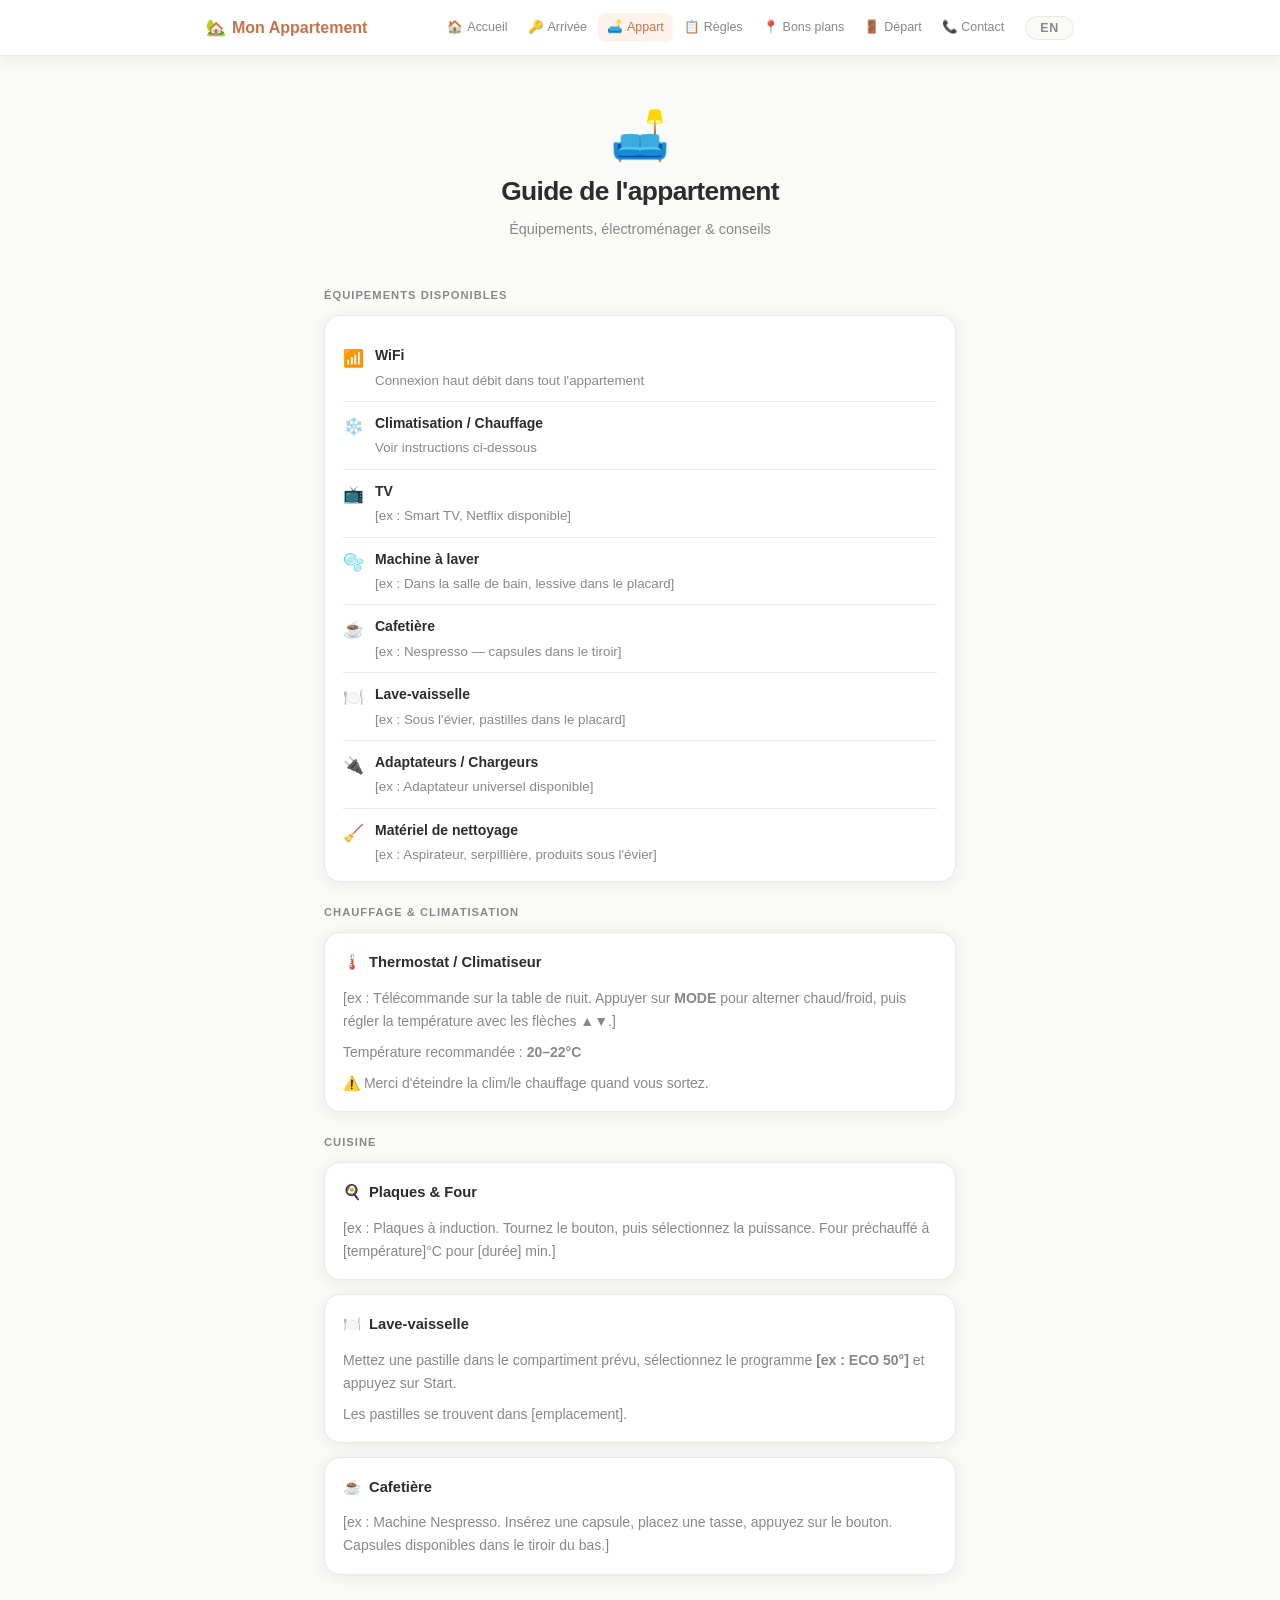
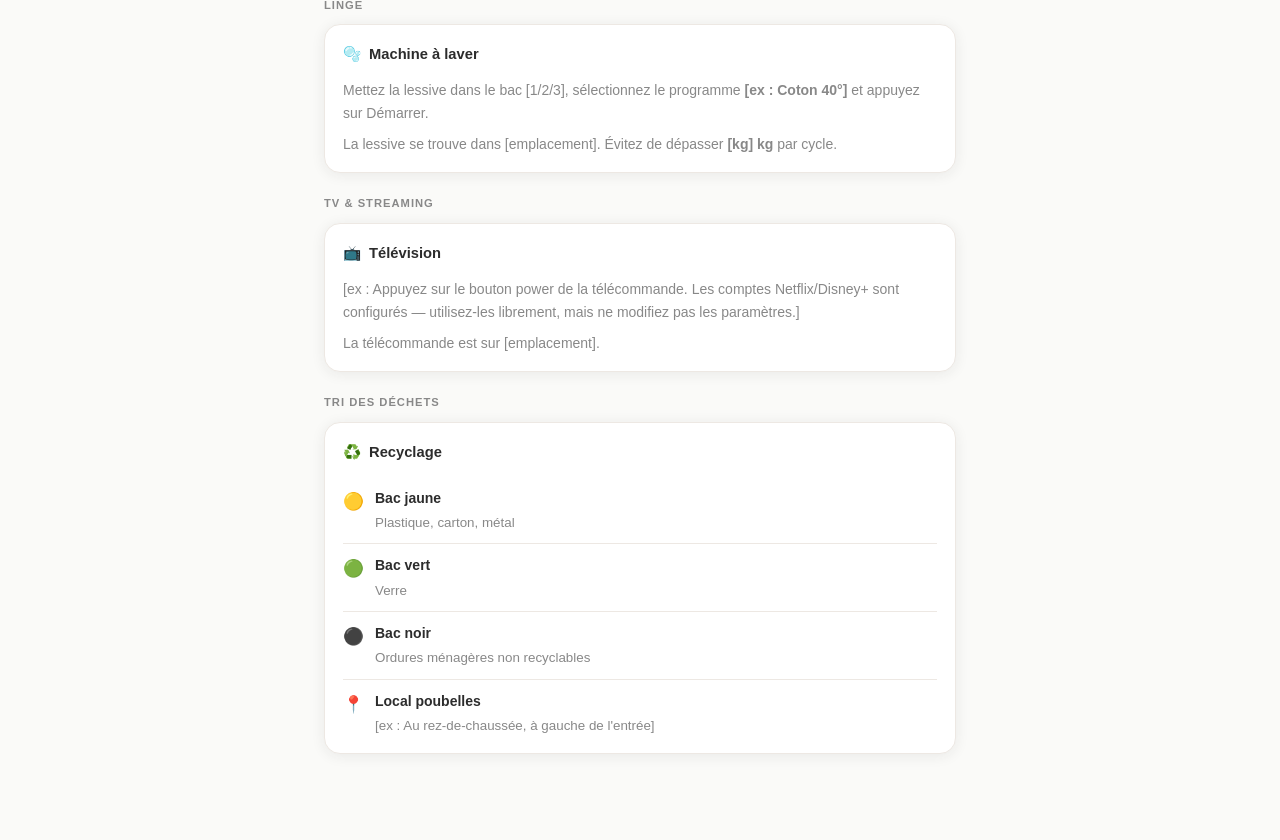
==== appartement.html @ 19910a56 "Initial commit — Airbnb apartment guide site Co-Authored-By: Claude Sonnet 4.6 <noreply@anthropic.co" ====
<!DOCTYPE html>
<html lang="fr">
<head>
  <meta charset="UTF-8">
  <meta name="viewport" content="width=device-width, initial-scale=1.0">
  <title data-en="Apartment Guide">Guide de l'appartement</title>
  <link rel="stylesheet" href="css/style.css">
</head>
<body>

  <!-- ═══ TOP HEADER ═══════════════════════════════════════ -->
  <header class="top-header">
    <div class="header-inner">
      <a href="index.html" class="site-name">
        🏡 <span data-en="My Apartment">Mon Appartement</span>
      </a>
      <div class="header-right">
        <nav class="desktop-nav">
          <a href="index.html"            >🏠 <span data-en="Home">Accueil</span></a>
          <a href="arrivee.html"          >🔑 <span data-en="Arrival">Arrivée</span></a>
          <a href="appartement.html"      >🛋️ <span data-en="Apartment">Appart</span></a>
          <a href="regles.html"           >📋 <span data-en="Rules">Règles</span></a>
          <a href="recommandations.html"  >📍 <span data-en="Tips">Bons plans</span></a>
          <a href="depart.html"           >🚪 <span data-en="Check-out">Départ</span></a>
          <a href="contact.html"          >📞 Contact</a>
        </nav>
        <button id="lang-btn" onclick="toggleLang()">EN</button>
      </div>
    </div>
  </header>

  <!-- ═══ MAIN CONTENT ══════════════════════════════════════ -->
  <main>

    <div class="hero">
      <span class="hero-icon">🛋️</span>
      <h1 data-en="Apartment Guide">Guide de l'appartement</h1>
      <p class="subtitle" data-en="Equipment, appliances & tips">Équipements, électroménager &amp; conseils</p>
    </div>

    <!-- Amenities -->
    <p class="section-label" data-en="Available amenities">Équipements disponibles</p>
    <div class="card">
      <ul class="info-list">
        <li><span class="li-icon">📶</span><div class="li-content"><strong>WiFi</strong><span data-en="High-speed internet throughout the apartment">Connexion haut débit dans tout l'appartement</span></div></li>
        <li><span class="li-icon">❄️</span><div class="li-content"><strong data-en="Air conditioning / Heating">Climatisation / Chauffage</strong><span data-en="See below for instructions">Voir instructions ci-dessous</span></div></li>
        <li><span class="li-icon">📺</span><div class="li-content"><strong>TV</strong><span data-en="[e.g. Smart TV, Netflix available]">[ex : Smart TV, Netflix disponible]</span></div></li>
        <li><span class="li-icon">🫧</span><div class="li-content"><strong data-en="Washing machine">Machine à laver</strong><span data-en="[e.g. In the bathroom, powder in the cupboard]">[ex : Dans la salle de bain, lessive dans le placard]</span></div></li>
        <li><span class="li-icon">☕</span><div class="li-content"><strong data-en="Coffee maker">Cafetière</strong><span data-en="[e.g. Nespresso — capsules in the drawer]">[ex : Nespresso — capsules dans le tiroir]</span></div></li>
        <li><span class="li-icon">🍽️</span><div class="li-content"><strong data-en="Dishwasher">Lave-vaisselle</strong><span data-en="[e.g. Under the sink, tablets in the cabinet]">[ex : Sous l'évier, pastilles dans le placard]</span></div></li>
        <li><span class="li-icon">🔌</span><div class="li-content"><strong data-en="Adapters / Chargers">Adaptateurs / Chargeurs</strong><span data-en="[e.g. Universal adapter available]">[ex : Adaptateur universel disponible]</span></div></li>
        <li><span class="li-icon">🧹</span><div class="li-content"><strong data-en="Cleaning equipment">Matériel de nettoyage</strong><span data-en="[e.g. Vacuum, mop, products under the sink]">[ex : Aspirateur, serpillière, produits sous l'évier]</span></div></li>
      </ul>
    </div>

    <!-- Heating / AC -->
    <p class="section-label" data-en="Heating &amp; Air conditioning">Chauffage &amp; Climatisation</p>
    <div class="card">
      <div class="card-title"><span>🌡️</span> <span data-en="Thermostat / AC unit">Thermostat / Climatiseur</span></div>
      <div class="lang-fr">
        <p>[ex : Télécommande sur la table de nuit. Appuyer sur <strong>MODE</strong> pour alterner chaud/froid, puis régler la température avec les flèches ▲▼.]</p>
        <p>Température recommandée : <strong>20–22°C</strong></p>
        <p>⚠️ Merci d'éteindre la clim/le chauffage quand vous sortez.</p>
      </div>
      <div class="lang-en">
        <p>[e.g. Remote control on the bedside table. Press <strong>MODE</strong> to switch between heat/cool, then adjust temperature with ▲▼ arrows.]</p>
        <p>Recommended temperature: <strong>68–72°F / 20–22°C</strong></p>
        <p>⚠️ Please turn off the AC/heating when you leave.</p>
      </div>
    </div>

    <!-- Kitchen -->
    <p class="section-label" data-en="Kitchen">Cuisine</p>
    <div class="card">
      <div class="card-title"><span>🍳</span> <span data-en="Stove / Oven">Plaques &amp; Four</span></div>
      <div class="lang-fr"><p>[ex : Plaques à induction. Tournez le bouton, puis sélectionnez la puissance. Four préchauffé à [température]°C pour [durée] min.]</p></div>
      <div class="lang-en"><p>[e.g. Induction hob. Turn the knob, then select power level. Preheat oven to [temp]°C for [time] min.]</p></div>
    </div>
    <div class="card">
      <div class="card-title"><span>🍽️</span> <span data-en="Dishwasher">Lave-vaisselle</span></div>
      <div class="lang-fr">
        <p>Mettez une pastille dans le compartiment prévu, sélectionnez le programme <strong>[ex : ECO 50°]</strong> et appuyez sur Start.</p>
        <p>Les pastilles se trouvent dans [emplacement].</p>
      </div>
      <div class="lang-en">
        <p>Place a tablet in the compartment, select the <strong>[e.g. ECO 50°]</strong> program and press Start.</p>
        <p>Tablets are located in [location].</p>
      </div>
    </div>
    <div class="card">
      <div class="card-title"><span>☕</span> <span data-en="Coffee maker">Cafetière</span></div>
      <div class="lang-fr"><p>[ex : Machine Nespresso. Insérez une capsule, placez une tasse, appuyez sur le bouton. Capsules disponibles dans le tiroir du bas.]</p></div>
      <div class="lang-en"><p>[e.g. Nespresso machine. Insert a capsule, place a cup, press the button. Capsules available in the bottom drawer.]</p></div>
    </div>

    <!-- Washing machine -->
    <p class="section-label" data-en="Laundry">Linge</p>
    <div class="card">
      <div class="card-title"><span>🫧</span> <span data-en="Washing machine">Machine à laver</span></div>
      <div class="lang-fr">
        <p>Mettez la lessive dans le bac [1/2/3], sélectionnez le programme <strong>[ex : Coton 40°]</strong> et appuyez sur Démarrer.</p>
        <p>La lessive se trouve dans [emplacement]. Évitez de dépasser <strong>[kg] kg</strong> par cycle.</p>
      </div>
      <div class="lang-en">
        <p>Add detergent in compartment [1/2/3], select program <strong>[e.g. Cotton 40°]</strong> and press Start.</p>
        <p>Detergent is in [location]. Please don't exceed <strong>[kg] kg</strong> per cycle.</p>
      </div>
    </div>

    <!-- TV -->
    <p class="section-label">TV &amp; Streaming</p>
    <div class="card">
      <div class="card-title"><span>📺</span> <span data-en="Television">Télévision</span></div>
      <div class="lang-fr">
        <p>[ex : Appuyez sur le bouton power de la télécommande. Les comptes Netflix/Disney+ sont configurés — utilisez-les librement, mais ne modifiez pas les paramètres.]</p>
        <p>La télécommande est sur [emplacement].</p>
      </div>
      <div class="lang-en">
        <p>[e.g. Press the power button on the remote. Netflix/Disney+ accounts are set up — feel free to use them, but please don't change the settings.]</p>
        <p>The remote is on [location].</p>
      </div>
    </div>

    <!-- Trash -->
    <p class="section-label" data-en="Waste sorting">Tri des déchets</p>
    <div class="card">
      <div class="card-title"><span>♻️</span> <span data-en="Recycling">Recyclage</span></div>
      <ul class="info-list">
        <li><span class="li-icon">🟡</span><div class="li-content"><div class="lang-fr"><strong>Bac jaune</strong><span>Plastique, carton, métal</span></div><div class="lang-en"><strong>Yellow bin</strong><span>Plastic, cardboard, metal</span></div></div></li>
        <li><span class="li-icon">🟢</span><div class="li-content"><div class="lang-fr"><strong>Bac vert</strong><span>Verre</span></div><div class="lang-en"><strong>Green bin</strong><span>Glass</span></div></div></li>
        <li><span class="li-icon">⚫</span><div class="li-content"><div class="lang-fr"><strong>Bac noir</strong><span>Ordures ménagères non recyclables</span></div><div class="lang-en"><strong>Black bin</strong><span>Non-recyclable household waste</span></div></div></li>
        <li><span class="li-icon">📍</span><div class="li-content"><div class="lang-fr"><strong>Local poubelles</strong><span>[ex : Au rez-de-chaussée, à gauche de l'entrée]</span></div><div class="lang-en"><strong>Bin room</strong><span>[e.g. Ground floor, left of entrance]</span></div></div></li>
      </ul>
    </div>

  </main>

  <!-- ═══ BOTTOM NAV ════════════════════════════════════════ -->
  <nav class="nav-bottom">
    <a href="index.html"           class="nav-item"><span class="nav-icon">🏠</span><span class="nav-label" data-en="Home">Accueil</span></a>
    <a href="arrivee.html"         class="nav-item"><span class="nav-icon">🔑</span><span class="nav-label" data-en="Arrival">Arrivée</span></a>
    <a href="appartement.html"     class="nav-item"><span class="nav-icon">🛋️</span><span class="nav-label" data-en="Apt">Appart</span></a>
    <a href="regles.html"          class="nav-item"><span class="nav-icon">📋</span><span class="nav-label" data-en="Rules">Règles</span></a>
    <a href="recommandations.html" class="nav-item"><span class="nav-icon">📍</span><span class="nav-label" data-en="Tips">Bons plans</span></a>
    <a href="depart.html"          class="nav-item"><span class="nav-icon">🚪</span><span class="nav-label" data-en="Out">Départ</span></a>
    <a href="contact.html"         class="nav-item"><span class="nav-icon">📞</span><span class="nav-label">Contact</span></a>
  </nav>

  <script src="js/main.js"></script>
</body>
</html>
---- css/style.css ----
/* ============================================================
   AIRBNB APARTMENT GUIDE — Global Styles
   Mobile-first, warm & modern palette
   ============================================================ */

/* ── Reset ──────────────────────────────────────────────── */
*, *::before, *::after { box-sizing: border-box; margin: 0; padding: 0; }

/* ── Design tokens ──────────────────────────────────────── */
:root {
  --bg:          #FAFAF8;
  --primary:     #C9714A;
  --primary-lt:  #E89068;
  --secondary:   #7A9E7E;
  --text:        #2C2C2C;
  --muted:       #888;
  --card:        #FFFFFF;
  --border:      #EDE8E3;
  --shadow:      0 2px 14px rgba(44,44,44,0.08);
  --radius:      16px;
  --nav-h:       66px;
  --hdr-h:       56px;
}

/* ── Base ───────────────────────────────────────────────── */
html { scroll-behavior: smooth; -webkit-text-size-adjust: 100%; }

body {
  font-family: -apple-system, BlinkMacSystemFont, 'Segoe UI', Roboto, sans-serif;
  background: var(--bg);
  color: var(--text);
  line-height: 1.6;
  padding-top: var(--hdr-h);
  padding-bottom: calc(var(--nav-h) + env(safe-area-inset-bottom, 0px));
  min-height: 100vh;
}

a { color: inherit; text-decoration: none; }

/* ── Top header ─────────────────────────────────────────── */
.top-header {
  position: fixed;
  top: 0; left: 0; right: 0;
  height: var(--hdr-h);
  background: var(--card);
  border-bottom: 1px solid var(--border);
  z-index: 200;
  box-shadow: var(--shadow);
}

.header-inner {
  max-width: 900px;
  margin: 0 auto;
  padding: 0 16px;
  height: 100%;
  display: flex;
  align-items: center;
  justify-content: space-between;
}

.site-name {
  font-size: 1rem;
  font-weight: 700;
  color: var(--primary);
  display: flex;
  align-items: center;
  gap: 6px;
}

.header-right {
  display: flex;
  align-items: center;
  gap: 12px;
}

/* Language toggle */
#lang-btn {
  background: var(--bg);
  border: 1.5px solid var(--border);
  border-radius: 20px;
  padding: 4px 14px;
  font-size: 0.78rem;
  font-weight: 700;
  cursor: pointer;
  color: var(--muted);
  letter-spacing: 0.06em;
  transition: border-color 0.2s, color 0.2s;
}
#lang-btn:hover { border-color: var(--primary); color: var(--primary); }

/* Desktop inline nav (hidden on mobile) */
.desktop-nav {
  display: none;
  gap: 2px;
  align-items: center;
}
.desktop-nav a {
  font-size: 0.78rem;
  font-weight: 500;
  color: var(--muted);
  padding: 5px 9px;
  border-radius: 8px;
  transition: all 0.15s;
  display: flex;
  align-items: center;
  gap: 4px;
  white-space: nowrap;
}
.desktop-nav a:hover  { background: var(--bg); color: var(--text); }
.desktop-nav a.active { color: var(--primary); background: #FEF3EC; }

/* ── Main content ───────────────────────────────────────── */
main {
  max-width: 680px;
  margin: 0 auto;
  padding: 20px 16px 36px;
}

/* ── Hero section ───────────────────────────────────────── */
.hero {
  text-align: center;
  padding: 28px 0 24px;
}
.hero-icon {
  font-size: 3rem;
  display: block;
  margin-bottom: 10px;
  line-height: 1;
}
.hero h1 {
  font-size: 1.65rem;
  font-weight: 800;
  letter-spacing: -0.025em;
  margin-bottom: 6px;
}
.hero .subtitle {
  color: var(--muted);
  font-size: 0.9rem;
}

/* ── Welcome hero (homepage) ────────────────────────────── */
.welcome-hero {
  background: linear-gradient(135deg, var(--primary) 0%, var(--primary-lt) 100%);
  border-radius: var(--radius);
  padding: 30px 22px 28px;
  text-align: center;
  color: white;
  margin-bottom: 22px;
}
.welcome-hero .wh-icon { font-size: 3.2rem; display: block; margin-bottom: 12px; }
.welcome-hero h1 { font-size: 1.55rem; font-weight: 800; letter-spacing: -0.02em; margin-bottom: 8px; }
.welcome-hero p  { font-size: 0.88rem; opacity: 0.92; line-height: 1.65; }

/* ── Section cards grid (homepage) ─────────────────────── */
.section-grid {
  display: grid;
  grid-template-columns: 1fr 1fr;
  gap: 11px;
}
.section-card {
  background: var(--card);
  border-radius: var(--radius);
  padding: 20px 14px 18px;
  text-align: center;
  box-shadow: var(--shadow);
  border: 1px solid var(--border);
  display: block;
  transition: transform 0.15s, box-shadow 0.15s;
  -webkit-tap-highlight-color: transparent;
}
.section-card:hover, .section-card:active {
  transform: translateY(-3px);
  box-shadow: 0 8px 22px rgba(44,44,44,0.13);
}
.section-card .sc-icon  { font-size: 2rem; display: block; margin-bottom: 8px; }
.section-card .sc-label { font-size: 0.78rem; font-weight: 600; color: var(--text); line-height: 1.3; }

/* ── Generic card ───────────────────────────────────────── */
.card {
  background: var(--card);
  border-radius: var(--radius);
  padding: 18px 18px 16px;
  margin-bottom: 14px;
  box-shadow: var(--shadow);
  border: 1px solid var(--border);
}
.card-title {
  font-size: 0.92rem;
  font-weight: 700;
  margin-bottom: 12px;
  display: flex;
  align-items: center;
  gap: 8px;
}
.card p {
  color: var(--muted);
  font-size: 0.875rem;
  line-height: 1.65;
  margin-bottom: 8px;
}
.card p:last-child { margin-bottom: 0; }

/* ── Highlight box (WiFi, code, etc.) ──────────────────── */
.highlight {
  background: #FEF3EC;
  border: 1.5px solid #F2C5A5;
  border-radius: var(--radius);
  padding: 16px 18px;
  margin-bottom: 14px;
}
.highlight .hl-label {
  font-size: 0.7rem;
  font-weight: 700;
  text-transform: uppercase;
  letter-spacing: 0.08em;
  color: var(--primary);
  margin-bottom: 5px;
}
.highlight .hl-value {
  font-size: 1.15rem;
  font-weight: 800;
  color: var(--text);
  font-family: 'SF Mono', 'Fira Code', ui-monospace, monospace;
  letter-spacing: 0.04em;
}

/* ── Info list ──────────────────────────────────────────── */
.info-list { list-style: none; }
.info-list li {
  display: flex;
  align-items: flex-start;
  gap: 11px;
  padding: 10px 0;
  border-bottom: 1px solid var(--border);
  font-size: 0.875rem;
}
.info-list li:last-child { border-bottom: none; padding-bottom: 0; }
.info-list .li-icon     { font-size: 1.05rem; flex-shrink: 0; margin-top: 2px; }
.info-list .li-content strong { display: block; font-weight: 600; margin-bottom: 2px; }
.info-list .li-content span   { color: var(--muted); font-size: 0.835rem; }

/* ── Rules list ─────────────────────────────────────────── */
.rule-item {
  display: flex;
  gap: 14px;
  padding: 14px 0;
  border-bottom: 1px solid var(--border);
  align-items: flex-start;
}
.rule-item:last-child { border-bottom: none; }
.rule-icon   { font-size: 1.25rem; flex-shrink: 0; margin-top: 1px; }
.rule-content strong { display: block; font-weight: 600; margin-bottom: 3px; font-size: 0.88rem; }
.rule-content p      { color: var(--muted); font-size: 0.84rem; line-height: 1.55; }

/* ── Numbered steps ─────────────────────────────────────── */
.step-list { list-style: none; }
.step-item {
  display: flex;
  gap: 14px;
  padding: 13px 0;
  border-bottom: 1px solid var(--border);
  align-items: flex-start;
}
.step-item:last-child { border-bottom: none; }
.step-num {
  flex-shrink: 0;
  width: 26px; height: 26px;
  background: var(--primary);
  color: white;
  border-radius: 50%;
  display: flex; align-items: center; justify-content: center;
  font-size: 0.72rem;
  font-weight: 700;
  margin-top: 2px;
}
.step-content strong { display: block; font-weight: 600; margin-bottom: 3px; font-size: 0.88rem; }
.step-content p      { color: var(--muted); font-size: 0.84rem; line-height: 1.55; }

/* ── Recommendation cards ───────────────────────────────── */
.rec-card {
  background: var(--card);
  border-radius: var(--radius);
  padding: 14px 16px;
  margin-bottom: 10px;
  box-shadow: var(--shadow);
  border: 1px solid var(--border);
  display: flex;
  align-items: flex-start;
  gap: 13px;
}
.rec-icon   { font-size: 1.5rem; flex-shrink: 0; margin-top: 2px; }
.rec-info strong { display: block; font-weight: 700; font-size: 0.88rem; margin-bottom: 2px; }
.rec-info p      { color: var(--muted); font-size: 0.83rem; line-height: 1.5; margin: 0; }
.rec-badge {
  margin-left: auto;
  flex-shrink: 0;
  background: #F0F5F1;
  color: var(--secondary);
  border-radius: 20px;
  padding: 3px 9px;
  font-size: 0.7rem;
  font-weight: 600;
  align-self: flex-start;
}

/* ── Contact cards ──────────────────────────────────────── */
.contact-card {
  display: flex;
  align-items: center;
  gap: 14px;
  padding: 15px 16px;
  background: var(--card);
  border-radius: var(--radius);
  border: 1px solid var(--border);
  box-shadow: var(--shadow);
  margin-bottom: 11px;
  transition: transform 0.15s;
}
.contact-card:hover  { transform: translateY(-2px); }
.contact-card .cc-icon { font-size: 1.7rem; flex-shrink: 0; }
.contact-card .cc-info strong { display: block; font-weight: 700; font-size: 0.88rem; margin-bottom: 2px; }
.contact-card .cc-info span   { color: var(--muted); font-size: 0.83rem; }
.contact-card .cc-action {
  margin-left: auto;
  background: var(--primary);
  color: white;
  border-radius: 10px;
  padding: 7px 13px;
  font-size: 0.78rem;
  font-weight: 700;
  flex-shrink: 0;
  transition: background 0.2s;
}
.contact-card .cc-action:hover { background: var(--primary-lt); }

.emergency-grid {
  display: grid;
  grid-template-columns: 1fr 1fr;
  gap: 10px;
  margin-top: 4px;
}
.emergency-item {
  background: var(--card);
  border-radius: 12px;
  padding: 14px;
  border: 1.5px solid #F5D0C8;
  text-align: center;
  box-shadow: var(--shadow);
}
.emergency-item .em-icon   { font-size: 1.6rem; display: block; margin-bottom: 5px; }
.emergency-item .em-name   { font-size: 0.78rem; font-weight: 600; color: var(--text); display: block; margin-bottom: 6px; }
.emergency-item a          { font-size: 1rem; font-weight: 800; color: #C0392B; display: block; }

/* ── Section label ──────────────────────────────────────── */
.section-label {
  font-size: 0.7rem;
  font-weight: 700;
  text-transform: uppercase;
  letter-spacing: 0.09em;
  color: var(--muted);
  margin: 22px 0 10px;
}

/* ── Bottom nav ─────────────────────────────────────────── */
.nav-bottom {
  position: fixed;
  bottom: 0; left: 0; right: 0;
  height: var(--nav-h);
  background: var(--card);
  border-top: 1px solid var(--border);
  display: flex;
  align-items: stretch;
  z-index: 200;
  box-shadow: 0 -2px 14px rgba(44,44,44,0.08);
  padding-bottom: env(safe-area-inset-bottom, 0px);
}
.nav-item {
  flex: 1;
  display: flex;
  flex-direction: column;
  align-items: center;
  justify-content: center;
  gap: 2px;
  color: var(--muted);
  transition: color 0.15s;
  -webkit-tap-highlight-color: transparent;
  padding: 5px 2px;
}
.nav-item .nav-icon  { font-size: 1.25rem; line-height: 1; transition: transform 0.15s; }
.nav-item .nav-label { font-size: 0.52rem; font-weight: 600; white-space: nowrap; }
.nav-item:active .nav-icon { transform: scale(0.88); }
.nav-item.active     { color: var(--primary); }

/* ── i18n visibility ────────────────────────────────────── */
body.lang-fr .lang-en,
body.lang-en .lang-fr { display: none !important; }

/* ── Desktop overrides (≥ 700px) ───────────────────────── */
@media (min-width: 700px) {
  body { padding-bottom: 24px; }
  .nav-bottom  { display: none; }
  .desktop-nav { display: flex; }
  main { padding: 28px 24px 48px; }
}
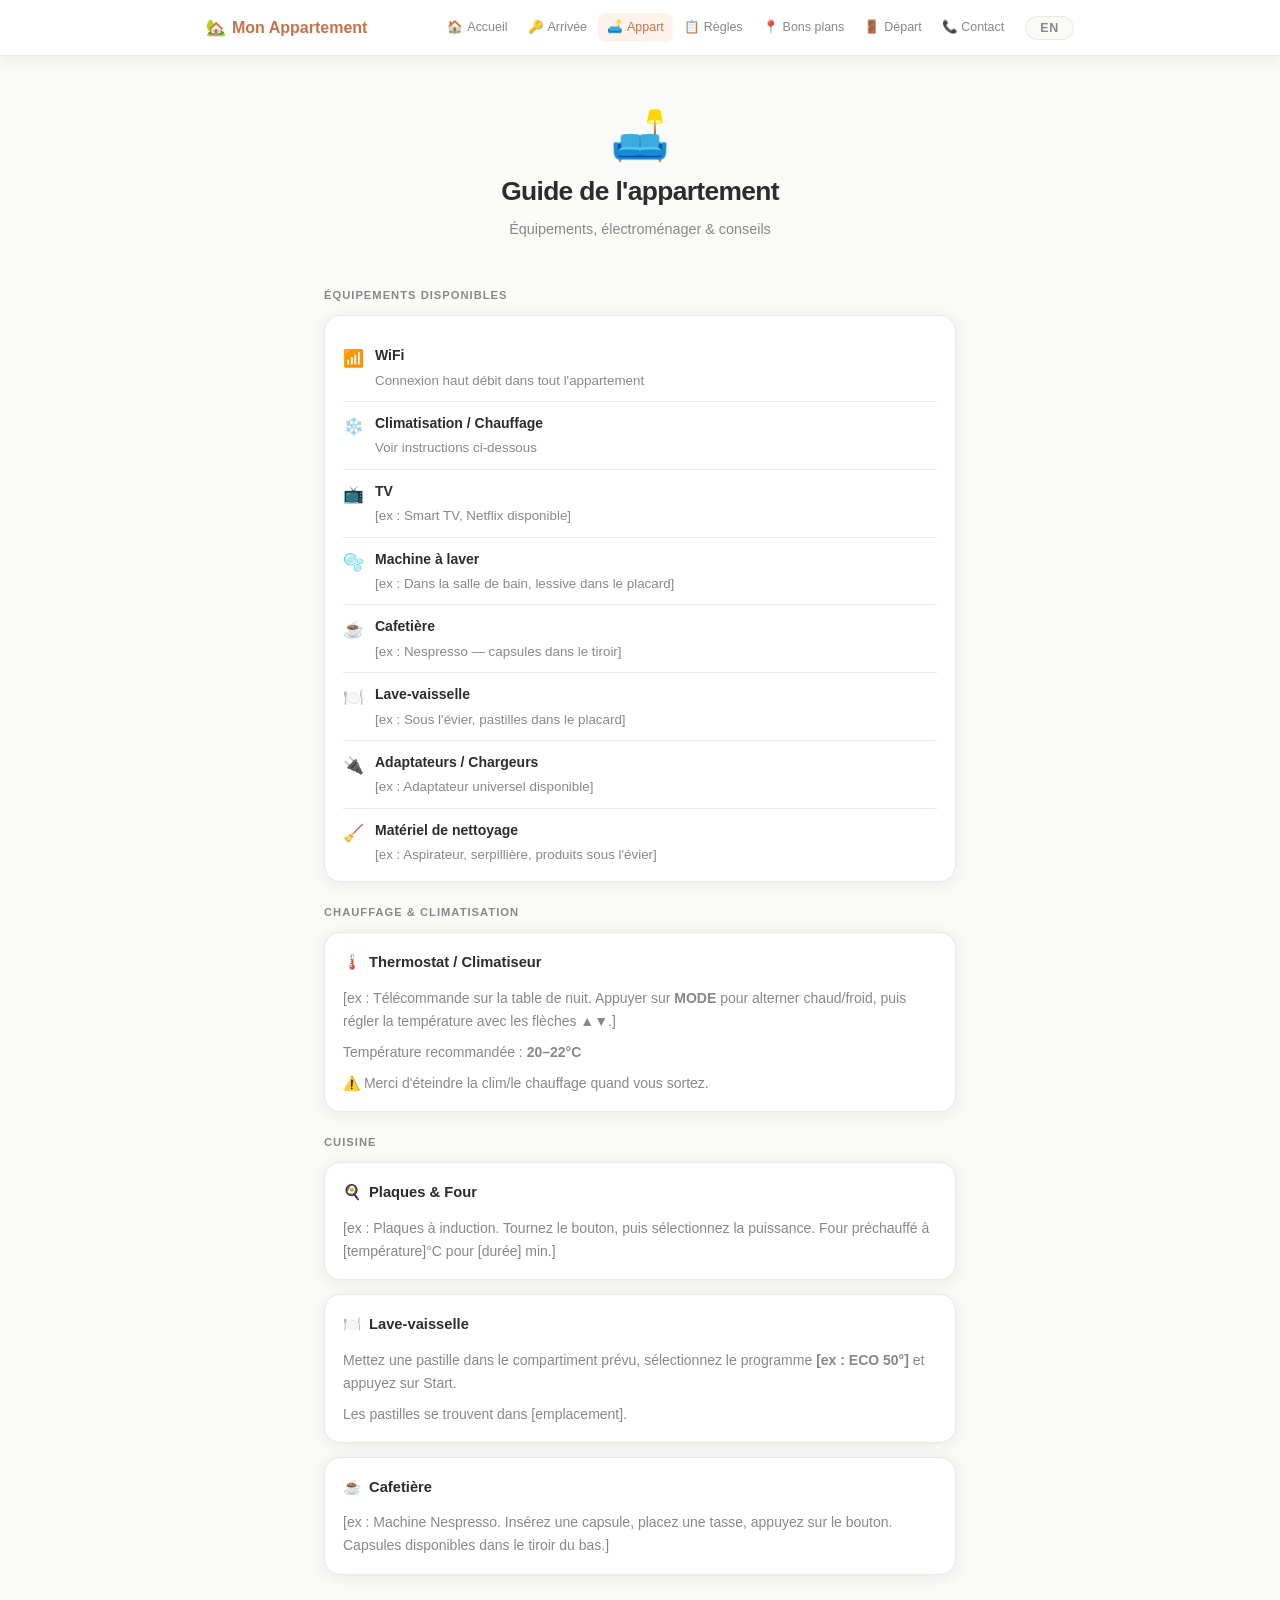
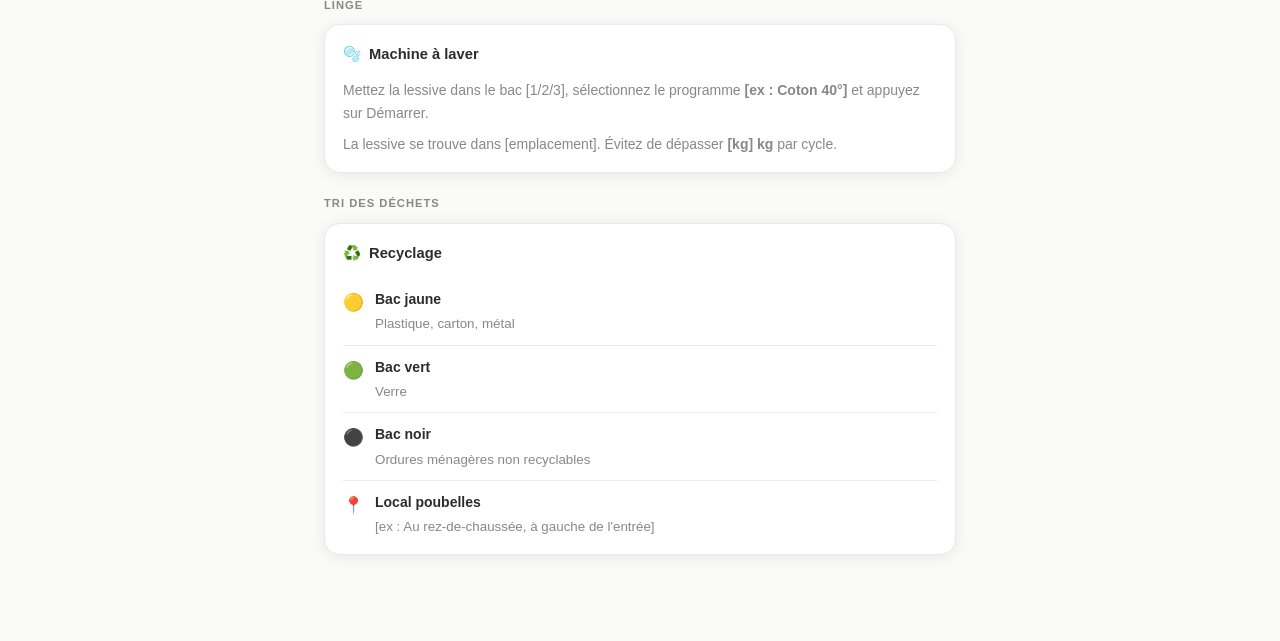
==== commit 39fcbcd6: "Update departure, contact, and apartment pages with real content Co-Authored-By: Claude Sonnet 4.6 <" ====
--- a/appartement.html
+++ b/appartement.html
@@ -107,19 +107,7 @@
       </div>
     </div>
 
-    <!-- TV -->
-    <p class="section-label">TV &amp; Streaming</p>
-    <div class="card">
-      <div class="card-title"><span>📺</span> <span data-en="Television">Télévision</span></div>
-      <div class="lang-fr">
-        <p>[ex : Appuyez sur le bouton power de la télécommande. Les comptes Netflix/Disney+ sont configurés — utilisez-les librement, mais ne modifiez pas les paramètres.]</p>
-        <p>La télécommande est sur [emplacement].</p>
-      </div>
-      <div class="lang-en">
-        <p>[e.g. Press the power button on the remote. Netflix/Disney+ accounts are set up — feel free to use them, but please don't change the settings.]</p>
-        <p>The remote is on [location].</p>
-      </div>
-    </div>
+
 
     <!-- Trash -->
     <p class="section-label" data-en="Waste sorting">Tri des déchets</p>
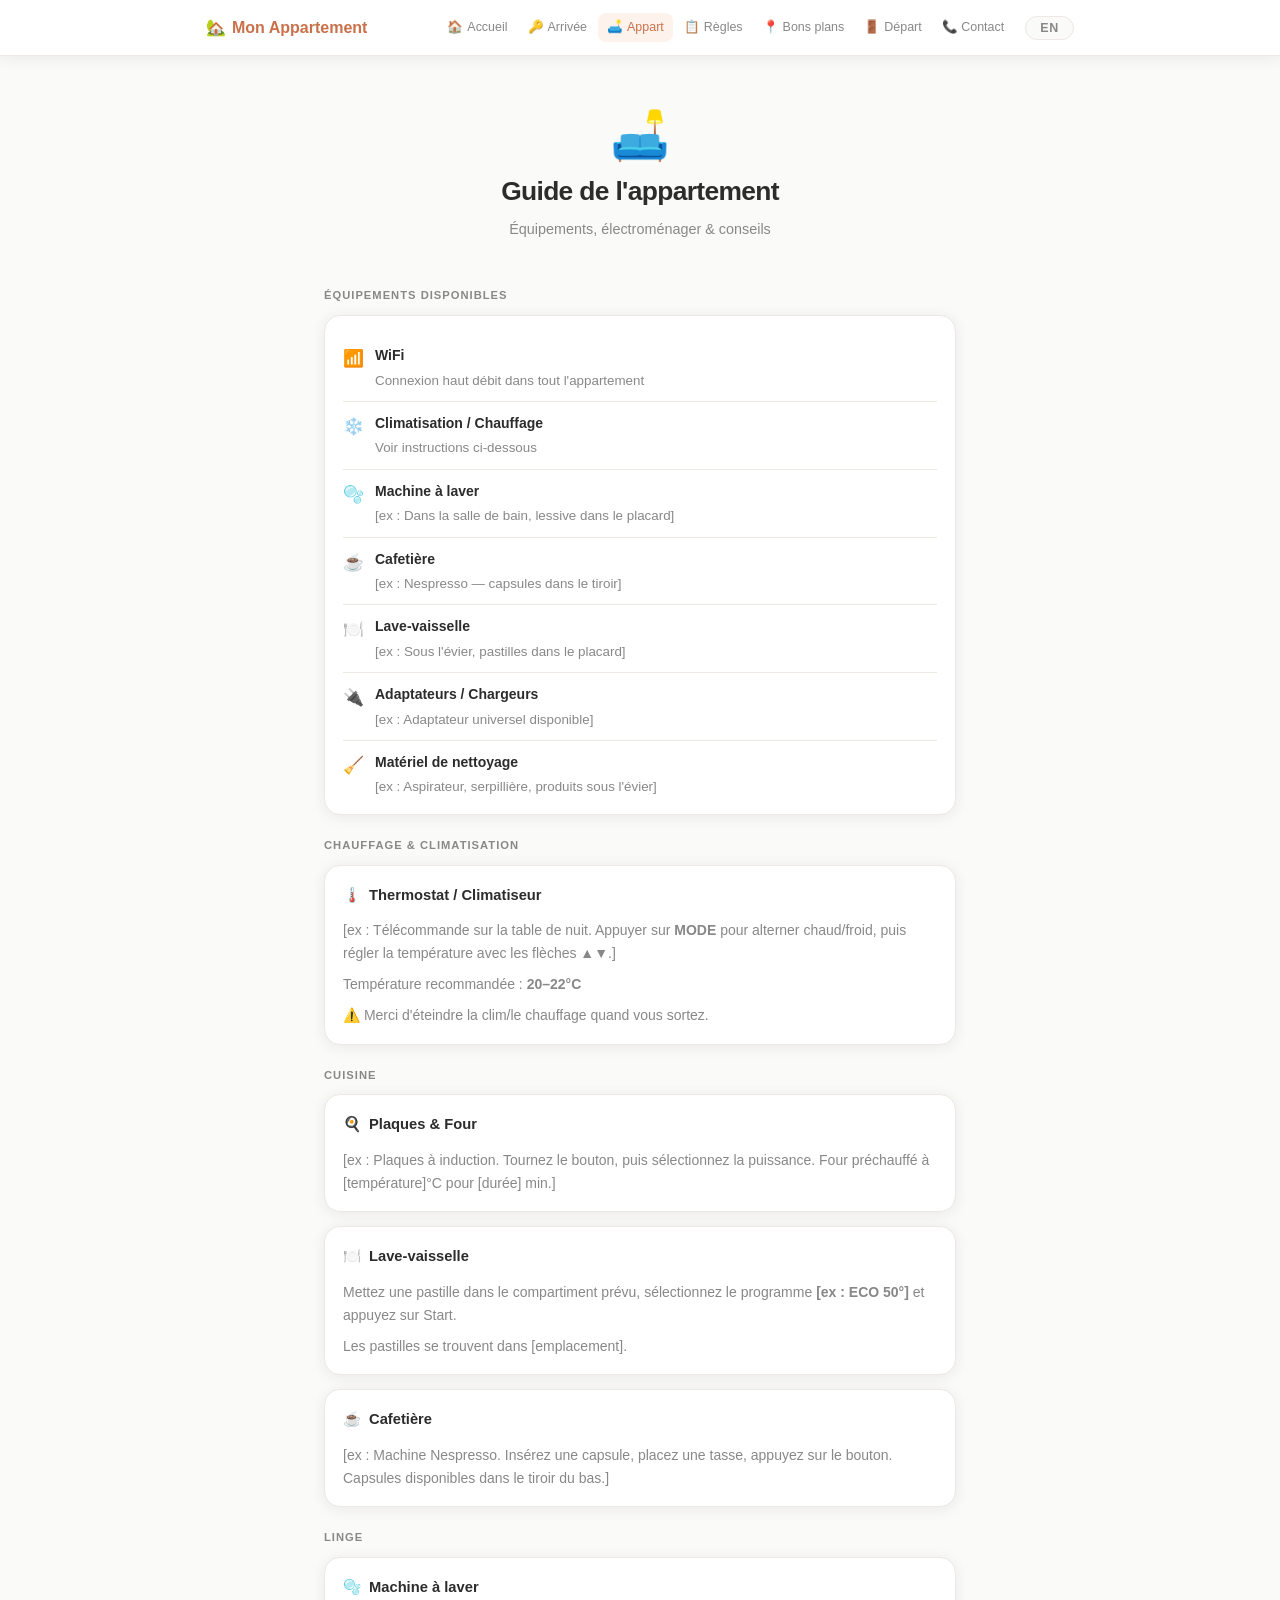
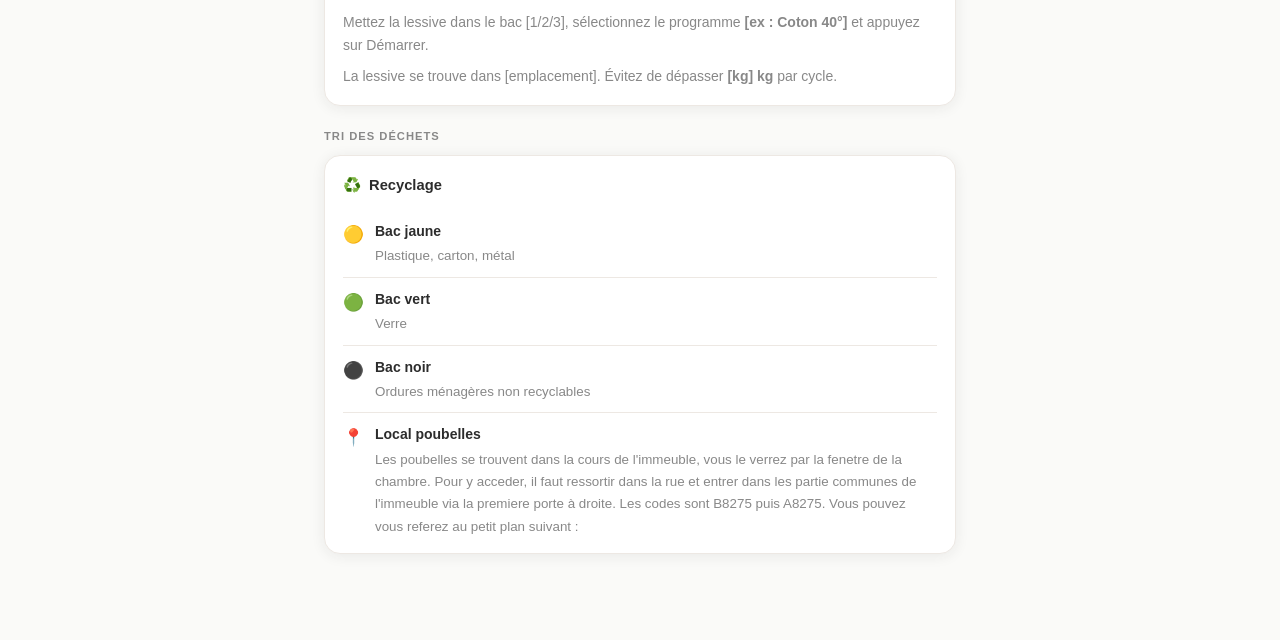
==== commit f5540faa: "Update apartment page: remove TV, add bin room instructions Co-Authored-By: Claude Sonnet 4.6 <norep" ====
--- a/appartement.html
+++ b/appartement.html
@@ -44,7 +44,6 @@
       <ul class="info-list">
         <li><span class="li-icon">📶</span><div class="li-content"><strong>WiFi</strong><span data-en="High-speed internet throughout the apartment">Connexion haut débit dans tout l'appartement</span></div></li>
         <li><span class="li-icon">❄️</span><div class="li-content"><strong data-en="Air conditioning / Heating">Climatisation / Chauffage</strong><span data-en="See below for instructions">Voir instructions ci-dessous</span></div></li>
-        <li><span class="li-icon">📺</span><div class="li-content"><strong>TV</strong><span data-en="[e.g. Smart TV, Netflix available]">[ex : Smart TV, Netflix disponible]</span></div></li>
         <li><span class="li-icon">🫧</span><div class="li-content"><strong data-en="Washing machine">Machine à laver</strong><span data-en="[e.g. In the bathroom, powder in the cupboard]">[ex : Dans la salle de bain, lessive dans le placard]</span></div></li>
         <li><span class="li-icon">☕</span><div class="li-content"><strong data-en="Coffee maker">Cafetière</strong><span data-en="[e.g. Nespresso — capsules in the drawer]">[ex : Nespresso — capsules dans le tiroir]</span></div></li>
         <li><span class="li-icon">🍽️</span><div class="li-content"><strong data-en="Dishwasher">Lave-vaisselle</strong><span data-en="[e.g. Under the sink, tablets in the cabinet]">[ex : Sous l'évier, pastilles dans le placard]</span></div></li>
@@ -117,7 +116,7 @@
         <li><span class="li-icon">🟡</span><div class="li-content"><div class="lang-fr"><strong>Bac jaune</strong><span>Plastique, carton, métal</span></div><div class="lang-en"><strong>Yellow bin</strong><span>Plastic, cardboard, metal</span></div></div></li>
         <li><span class="li-icon">🟢</span><div class="li-content"><div class="lang-fr"><strong>Bac vert</strong><span>Verre</span></div><div class="lang-en"><strong>Green bin</strong><span>Glass</span></div></div></li>
         <li><span class="li-icon">⚫</span><div class="li-content"><div class="lang-fr"><strong>Bac noir</strong><span>Ordures ménagères non recyclables</span></div><div class="lang-en"><strong>Black bin</strong><span>Non-recyclable household waste</span></div></div></li>
-        <li><span class="li-icon">📍</span><div class="li-content"><div class="lang-fr"><strong>Local poubelles</strong><span>[ex : Au rez-de-chaussée, à gauche de l'entrée]</span></div><div class="lang-en"><strong>Bin room</strong><span>[e.g. Ground floor, left of entrance]</span></div></div></li>
+        <li><span class="li-icon">📍</span><div class="li-content"><div class="lang-fr"><strong>Local poubelles</strong><span>Les poubelles se trouvent dans la cours de l'immeuble, vous le verrez par la fenetre de la chambre. Pour y acceder, il faut ressortir dans la rue et entrer dans les partie communes de l'immeuble via la premiere porte à droite. Les codes sont B8275 puis A8275. Vous pouvez vous referez au petit plan suivant : </span></div><div class="lang-en"><strong>Bin room</strong><span>[e.g. Ground floor, left of entrance]</span></div></div></li>
       </ul>
     </div>
 
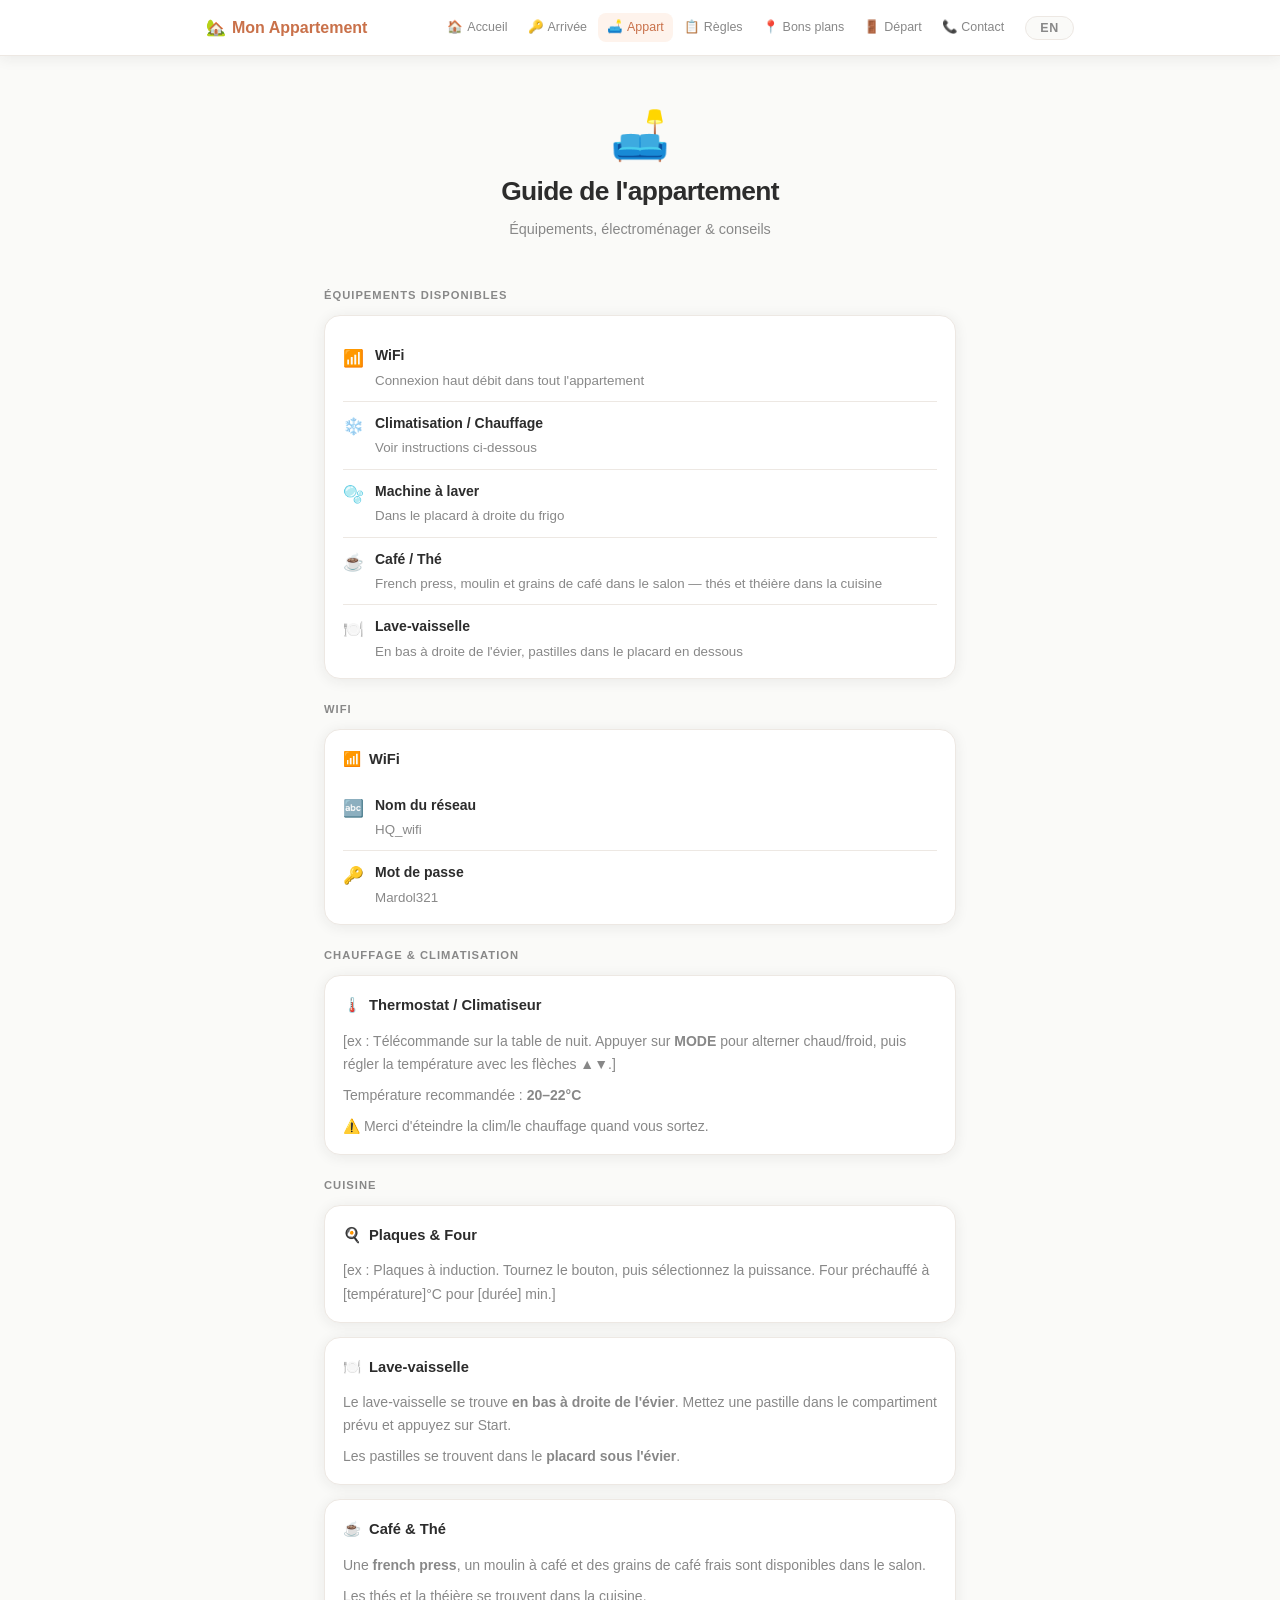
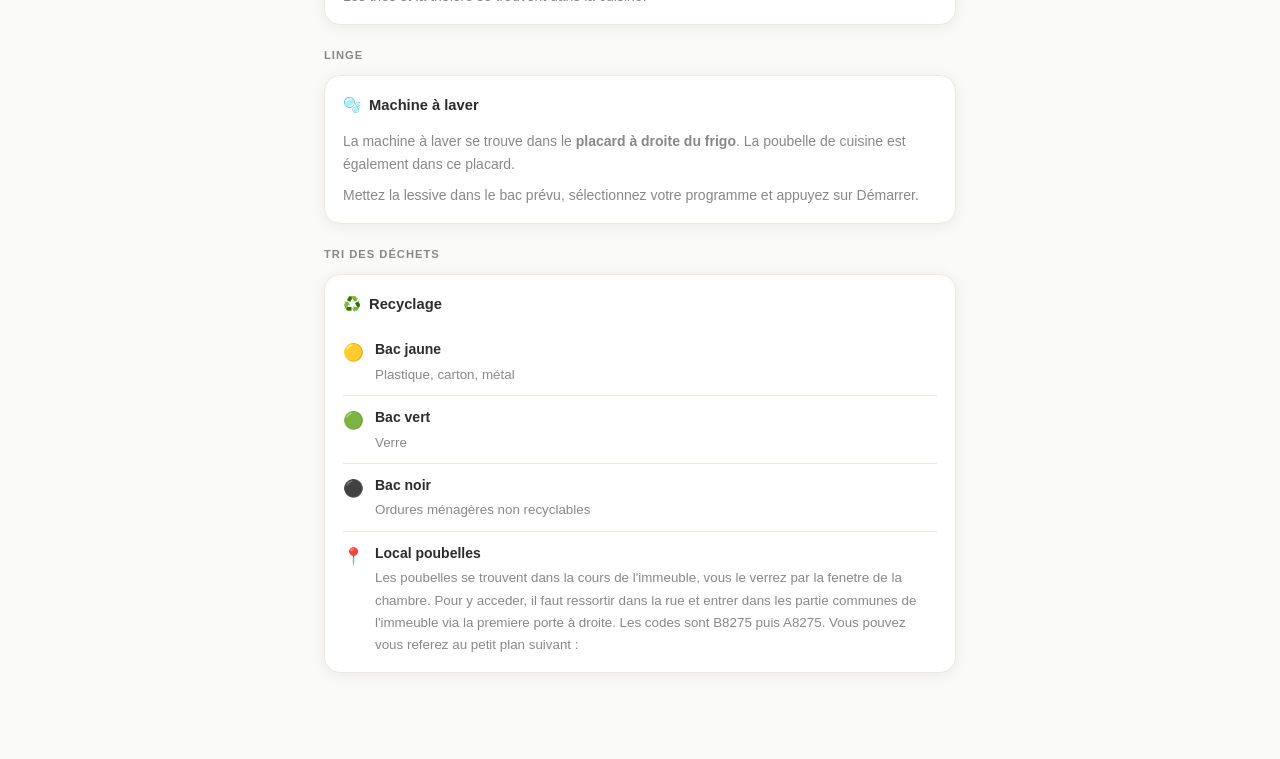
==== commit 0835740b: "Fill in apartment guide with real content - Add WiFi credentials (HQ_wifi / Mardol321) - Update dish" ====
--- a/appartement.html
+++ b/appartement.html
@@ -44,11 +44,19 @@
       <ul class="info-list">
         <li><span class="li-icon">📶</span><div class="li-content"><strong>WiFi</strong><span data-en="High-speed internet throughout the apartment">Connexion haut débit dans tout l'appartement</span></div></li>
         <li><span class="li-icon">❄️</span><div class="li-content"><strong data-en="Air conditioning / Heating">Climatisation / Chauffage</strong><span data-en="See below for instructions">Voir instructions ci-dessous</span></div></li>
-        <li><span class="li-icon">🫧</span><div class="li-content"><strong data-en="Washing machine">Machine à laver</strong><span data-en="[e.g. In the bathroom, powder in the cupboard]">[ex : Dans la salle de bain, lessive dans le placard]</span></div></li>
-        <li><span class="li-icon">☕</span><div class="li-content"><strong data-en="Coffee maker">Cafetière</strong><span data-en="[e.g. Nespresso — capsules in the drawer]">[ex : Nespresso — capsules dans le tiroir]</span></div></li>
-        <li><span class="li-icon">🍽️</span><div class="li-content"><strong data-en="Dishwasher">Lave-vaisselle</strong><span data-en="[e.g. Under the sink, tablets in the cabinet]">[ex : Sous l'évier, pastilles dans le placard]</span></div></li>
-        <li><span class="li-icon">🔌</span><div class="li-content"><strong data-en="Adapters / Chargers">Adaptateurs / Chargeurs</strong><span data-en="[e.g. Universal adapter available]">[ex : Adaptateur universel disponible]</span></div></li>
-        <li><span class="li-icon">🧹</span><div class="li-content"><strong data-en="Cleaning equipment">Matériel de nettoyage</strong><span data-en="[e.g. Vacuum, mop, products under the sink]">[ex : Aspirateur, serpillière, produits sous l'évier]</span></div></li>
+        <li><span class="li-icon">🫧</span><div class="li-content"><strong data-en="Washing machine">Machine à laver</strong><span data-en="In the cabinet to the right of the fridge">Dans le placard à droite du frigo</span></div></li>
+        <li><span class="li-icon">☕</span><div class="li-content"><strong data-en="Coffee / Tea">Café / Thé</strong><span data-en="French press, grinder and coffee beans in the living room — teas and teapot in the kitchen">French press, moulin et grains de café dans le salon — thés et théière dans la cuisine</span></div></li>
+        <li><span class="li-icon">🍽️</span><div class="li-content"><strong data-en="Dishwasher">Lave-vaisselle</strong><span data-en="Bottom right of the sink, tablets in the cabinet below">En bas à droite de l'évier, pastilles dans le placard en dessous</span></div></li>
+      </ul>
+    </div>
+
+    <!-- WiFi -->
+    <p class="section-label">WiFi</p>
+    <div class="card">
+      <div class="card-title"><span>📶</span> WiFi</div>
+      <ul class="info-list">
+        <li><span class="li-icon">🔤</span><div class="li-content"><strong data-en="Network name">Nom du réseau</strong><span>HQ_wifi</span></div></li>
+        <li><span class="li-icon">🔑</span><div class="li-content"><strong data-en="Password">Mot de passe</strong><span>Mardol321</span></div></li>
       </ul>
     </div>
 
@@ -78,18 +86,24 @@
     <div class="card">
       <div class="card-title"><span>🍽️</span> <span data-en="Dishwasher">Lave-vaisselle</span></div>
       <div class="lang-fr">
-        <p>Mettez une pastille dans le compartiment prévu, sélectionnez le programme <strong>[ex : ECO 50°]</strong> et appuyez sur Start.</p>
-        <p>Les pastilles se trouvent dans [emplacement].</p>
+        <p>Le lave-vaisselle se trouve <strong>en bas à droite de l'évier</strong>. Mettez une pastille dans le compartiment prévu et appuyez sur Start.</p>
+        <p>Les pastilles se trouvent dans le <strong>placard sous l'évier</strong>.</p>
       </div>
       <div class="lang-en">
-        <p>Place a tablet in the compartment, select the <strong>[e.g. ECO 50°]</strong> program and press Start.</p>
-        <p>Tablets are located in [location].</p>
+        <p>The dishwasher is <strong>bottom right of the sink</strong>. Place a tablet in the compartment and press Start.</p>
+        <p>Tablets are in the <strong>cabinet below the sink</strong>.</p>
       </div>
     </div>
     <div class="card">
-      <div class="card-title"><span>☕</span> <span data-en="Coffee maker">Cafetière</span></div>
-      <div class="lang-fr"><p>[ex : Machine Nespresso. Insérez une capsule, placez une tasse, appuyez sur le bouton. Capsules disponibles dans le tiroir du bas.]</p></div>
-      <div class="lang-en"><p>[e.g. Nespresso machine. Insert a capsule, place a cup, press the button. Capsules available in the bottom drawer.]</p></div>
+      <div class="card-title"><span>☕</span> <span data-en="Coffee & Tea">Café &amp; Thé</span></div>
+      <div class="lang-fr">
+        <p>Une <strong>french press</strong>, un moulin à café et des grains de café frais sont disponibles dans le salon.</p>
+        <p>Les thés et la théière se trouvent dans la cuisine.</p>
+      </div>
+      <div class="lang-en">
+        <p>A <strong>french press</strong>, a grinder and fresh coffee beans are available in the living room.</p>
+        <p>Teas and a teapot are in the kitchen.</p>
+      </div>
     </div>
 
     <!-- Washing machine -->
@@ -97,12 +111,12 @@
     <div class="card">
       <div class="card-title"><span>🫧</span> <span data-en="Washing machine">Machine à laver</span></div>
       <div class="lang-fr">
-        <p>Mettez la lessive dans le bac [1/2/3], sélectionnez le programme <strong>[ex : Coton 40°]</strong> et appuyez sur Démarrer.</p>
-        <p>La lessive se trouve dans [emplacement]. Évitez de dépasser <strong>[kg] kg</strong> par cycle.</p>
+        <p>La machine à laver se trouve dans le <strong>placard à droite du frigo</strong>. La poubelle de cuisine est également dans ce placard.</p>
+        <p>Mettez la lessive dans le bac prévu, sélectionnez votre programme et appuyez sur Démarrer.</p>
       </div>
       <div class="lang-en">
-        <p>Add detergent in compartment [1/2/3], select program <strong>[e.g. Cotton 40°]</strong> and press Start.</p>
-        <p>Detergent is in [location]. Please don't exceed <strong>[kg] kg</strong> per cycle.</p>
+        <p>The washing machine is in the <strong>cabinet to the right of the fridge</strong>. The kitchen bin is also in that cabinet.</p>
+        <p>Add detergent in the compartment, select your program and press Start.</p>
       </div>
     </div>
 
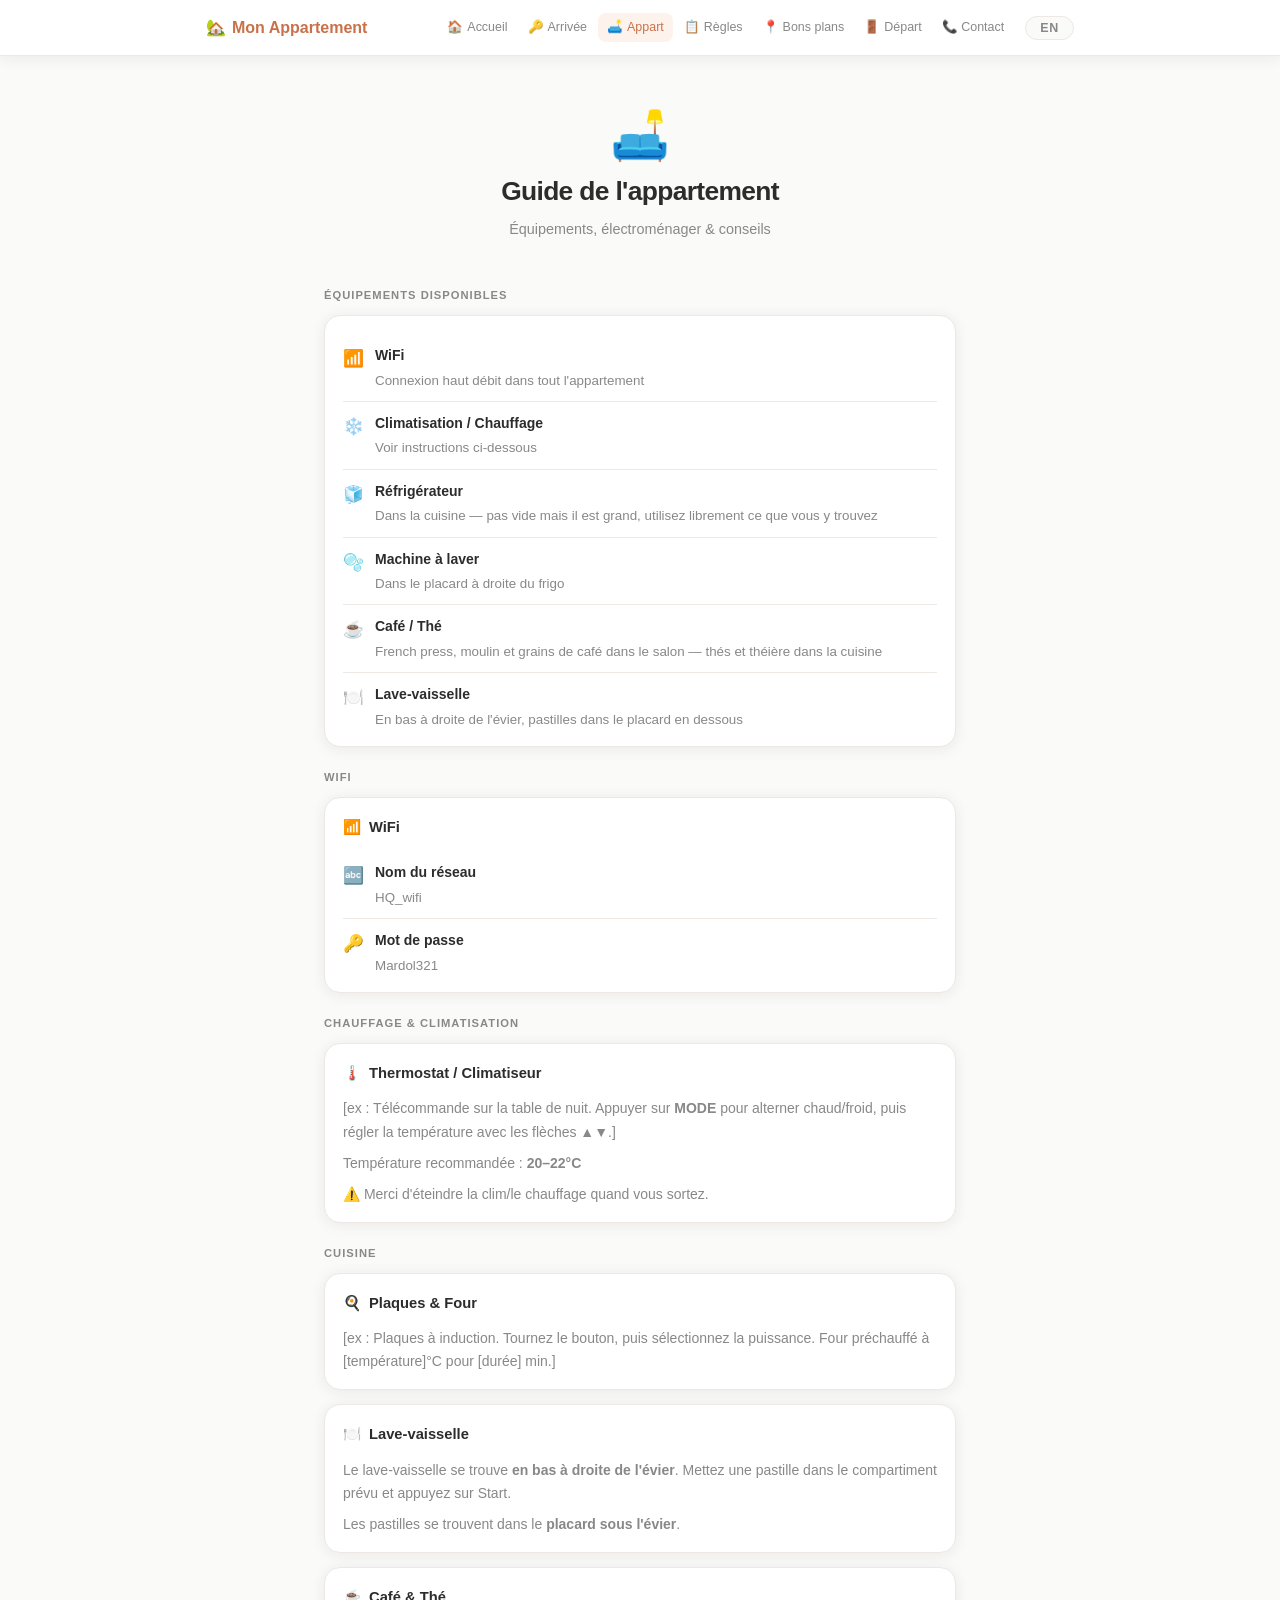
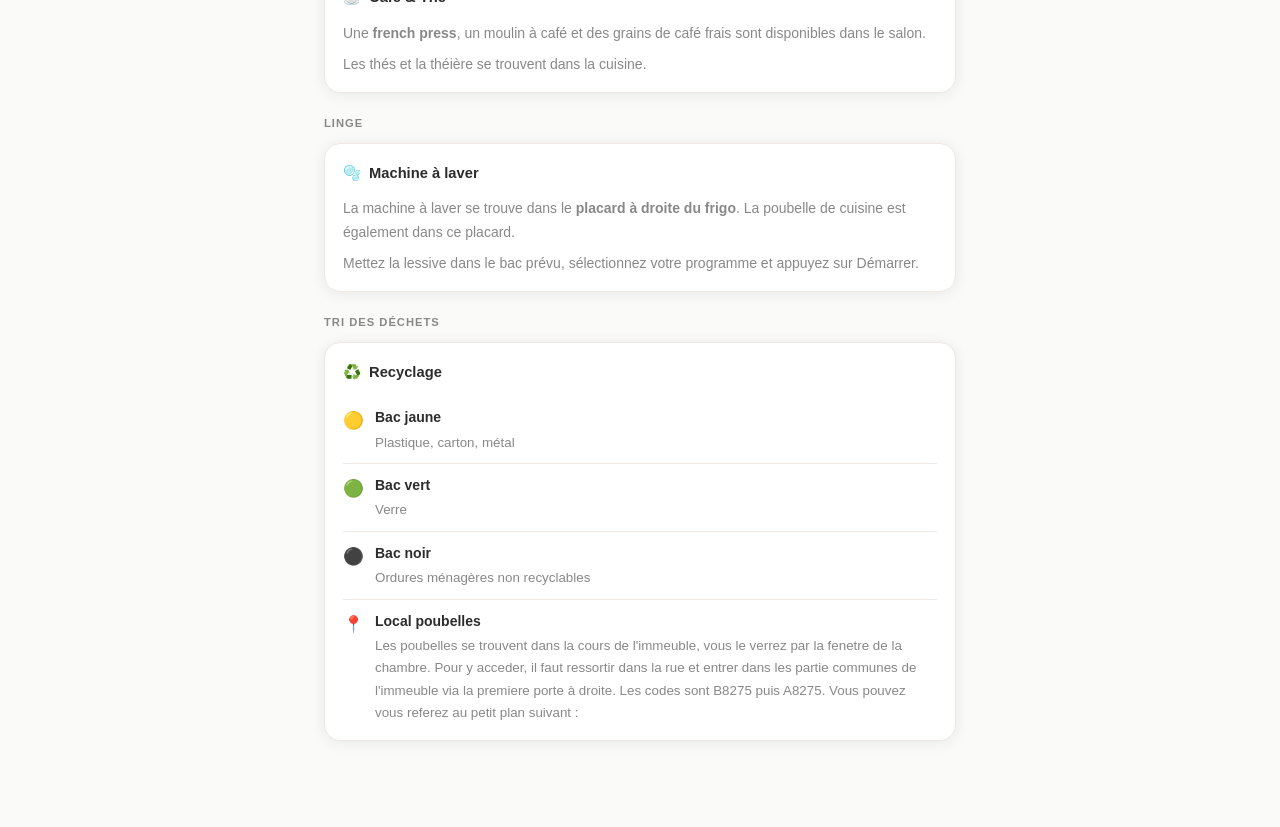
==== commit 353d2e4f: "Add fridge to amenities list Co-Authored-By: Claude Sonnet 4.6 <noreply@anthropic.com>" ====
--- a/appartement.html
+++ b/appartement.html
@@ -44,6 +44,7 @@
       <ul class="info-list">
         <li><span class="li-icon">📶</span><div class="li-content"><strong>WiFi</strong><span data-en="High-speed internet throughout the apartment">Connexion haut débit dans tout l'appartement</span></div></li>
         <li><span class="li-icon">❄️</span><div class="li-content"><strong data-en="Air conditioning / Heating">Climatisation / Chauffage</strong><span data-en="See below for instructions">Voir instructions ci-dessous</span></div></li>
+        <li><span class="li-icon">🧊</span><div class="li-content"><strong data-en="Fridge">Réfrigérateur</strong><span data-en="In the kitchen — not empty but it's huge, feel free to use whatever you find there">Dans la cuisine — pas vide mais il est grand, utilisez librement ce que vous y trouvez</span></div></li>
         <li><span class="li-icon">🫧</span><div class="li-content"><strong data-en="Washing machine">Machine à laver</strong><span data-en="In the cabinet to the right of the fridge">Dans le placard à droite du frigo</span></div></li>
         <li><span class="li-icon">☕</span><div class="li-content"><strong data-en="Coffee / Tea">Café / Thé</strong><span data-en="French press, grinder and coffee beans in the living room — teas and teapot in the kitchen">French press, moulin et grains de café dans le salon — thés et théière dans la cuisine</span></div></li>
         <li><span class="li-icon">🍽️</span><div class="li-content"><strong data-en="Dishwasher">Lave-vaisselle</strong><span data-en="Bottom right of the sink, tablets in the cabinet below">En bas à droite de l'évier, pastilles dans le placard en dessous</span></div></li>
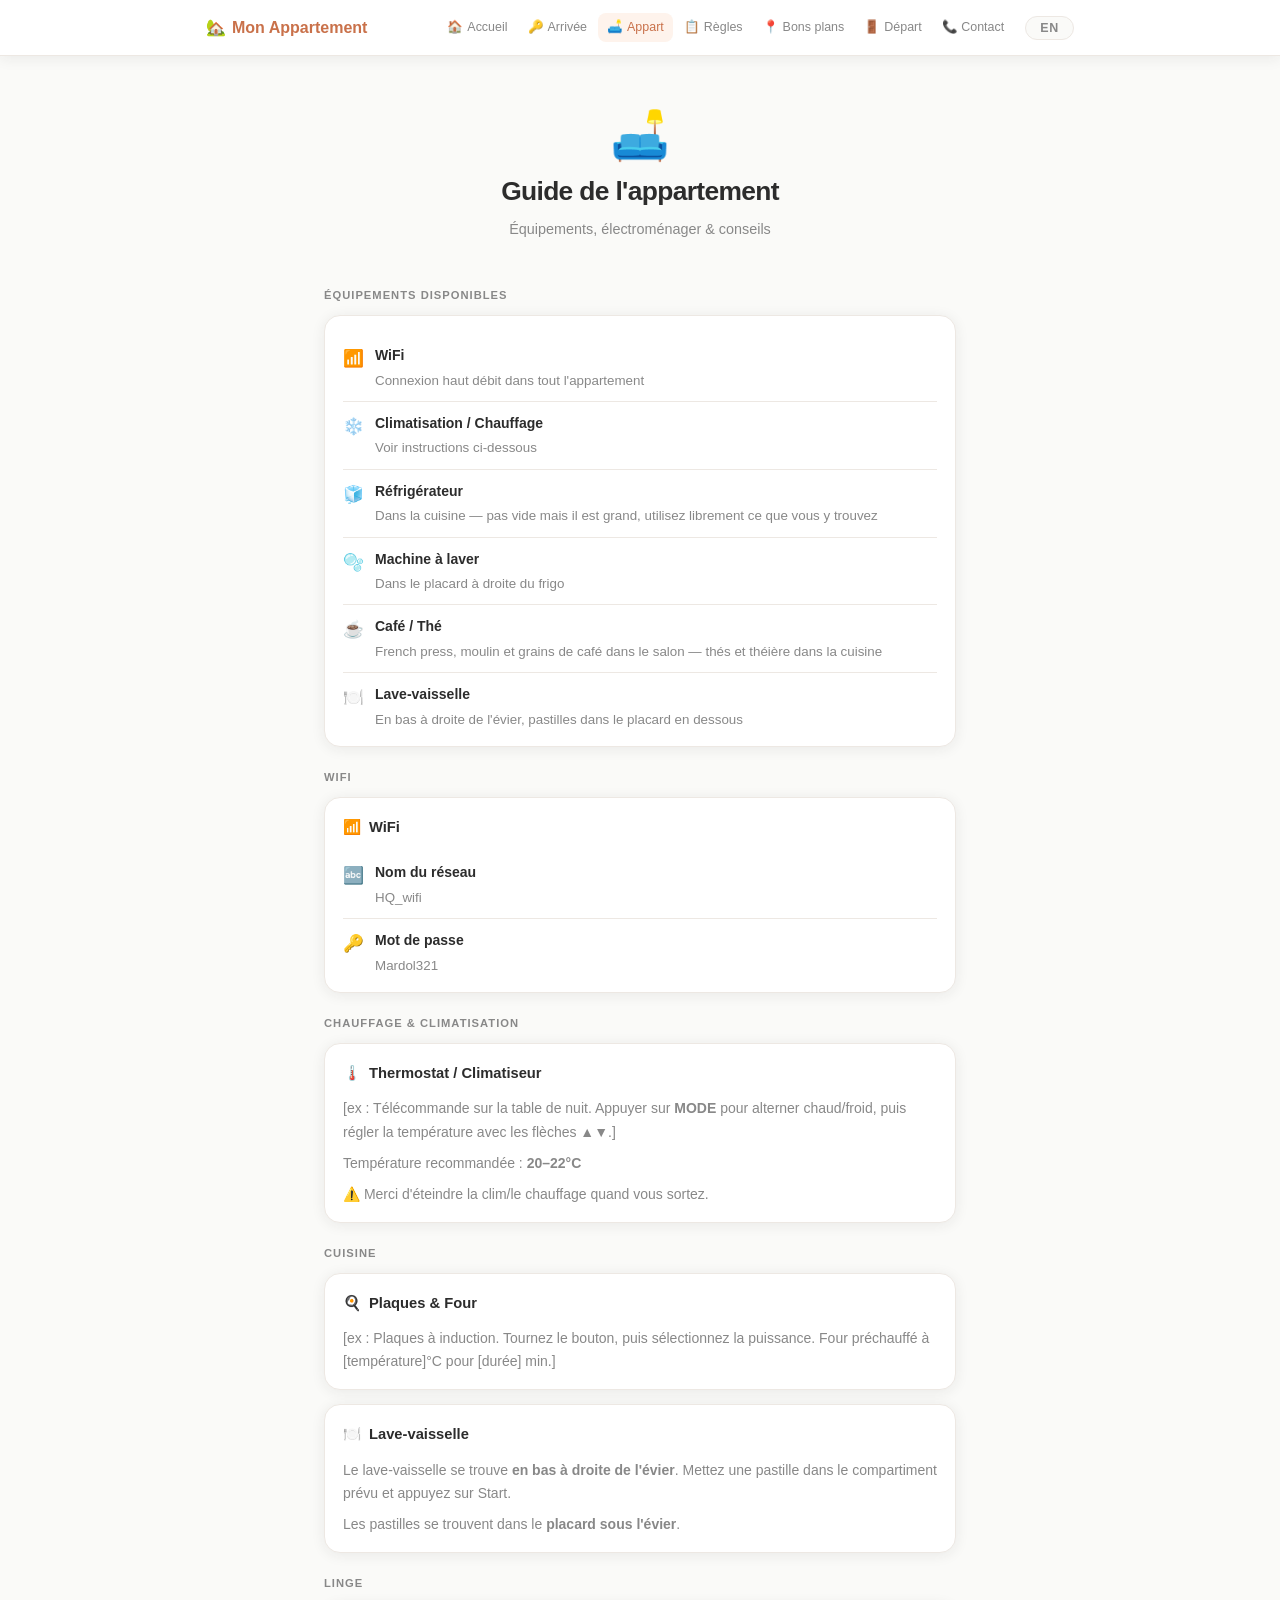
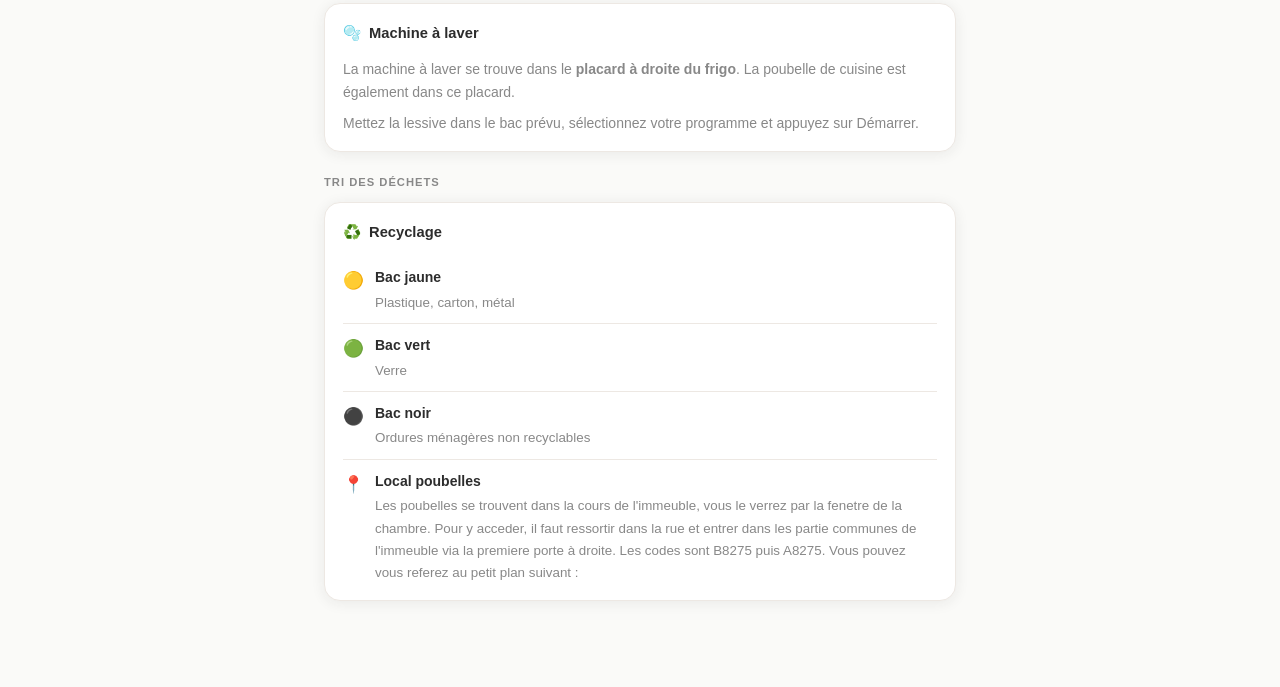
==== commit d6e845c0: "Remove coffee and tea card from kitchen section Co-Authored-By: Claude Sonnet 4.6 <noreply@anthropic" ====
--- a/appartement.html
+++ b/appartement.html
@@ -95,17 +95,6 @@
         <p>Tablets are in the <strong>cabinet below the sink</strong>.</p>
       </div>
     </div>
-    <div class="card">
-      <div class="card-title"><span>☕</span> <span data-en="Coffee & Tea">Café &amp; Thé</span></div>
-      <div class="lang-fr">
-        <p>Une <strong>french press</strong>, un moulin à café et des grains de café frais sont disponibles dans le salon.</p>
-        <p>Les thés et la théière se trouvent dans la cuisine.</p>
-      </div>
-      <div class="lang-en">
-        <p>A <strong>french press</strong>, a grinder and fresh coffee beans are available in the living room.</p>
-        <p>Teas and a teapot are in the kitchen.</p>
-      </div>
-    </div>
 
     <!-- Washing machine -->
     <p class="section-label" data-en="Laundry">Linge</p>
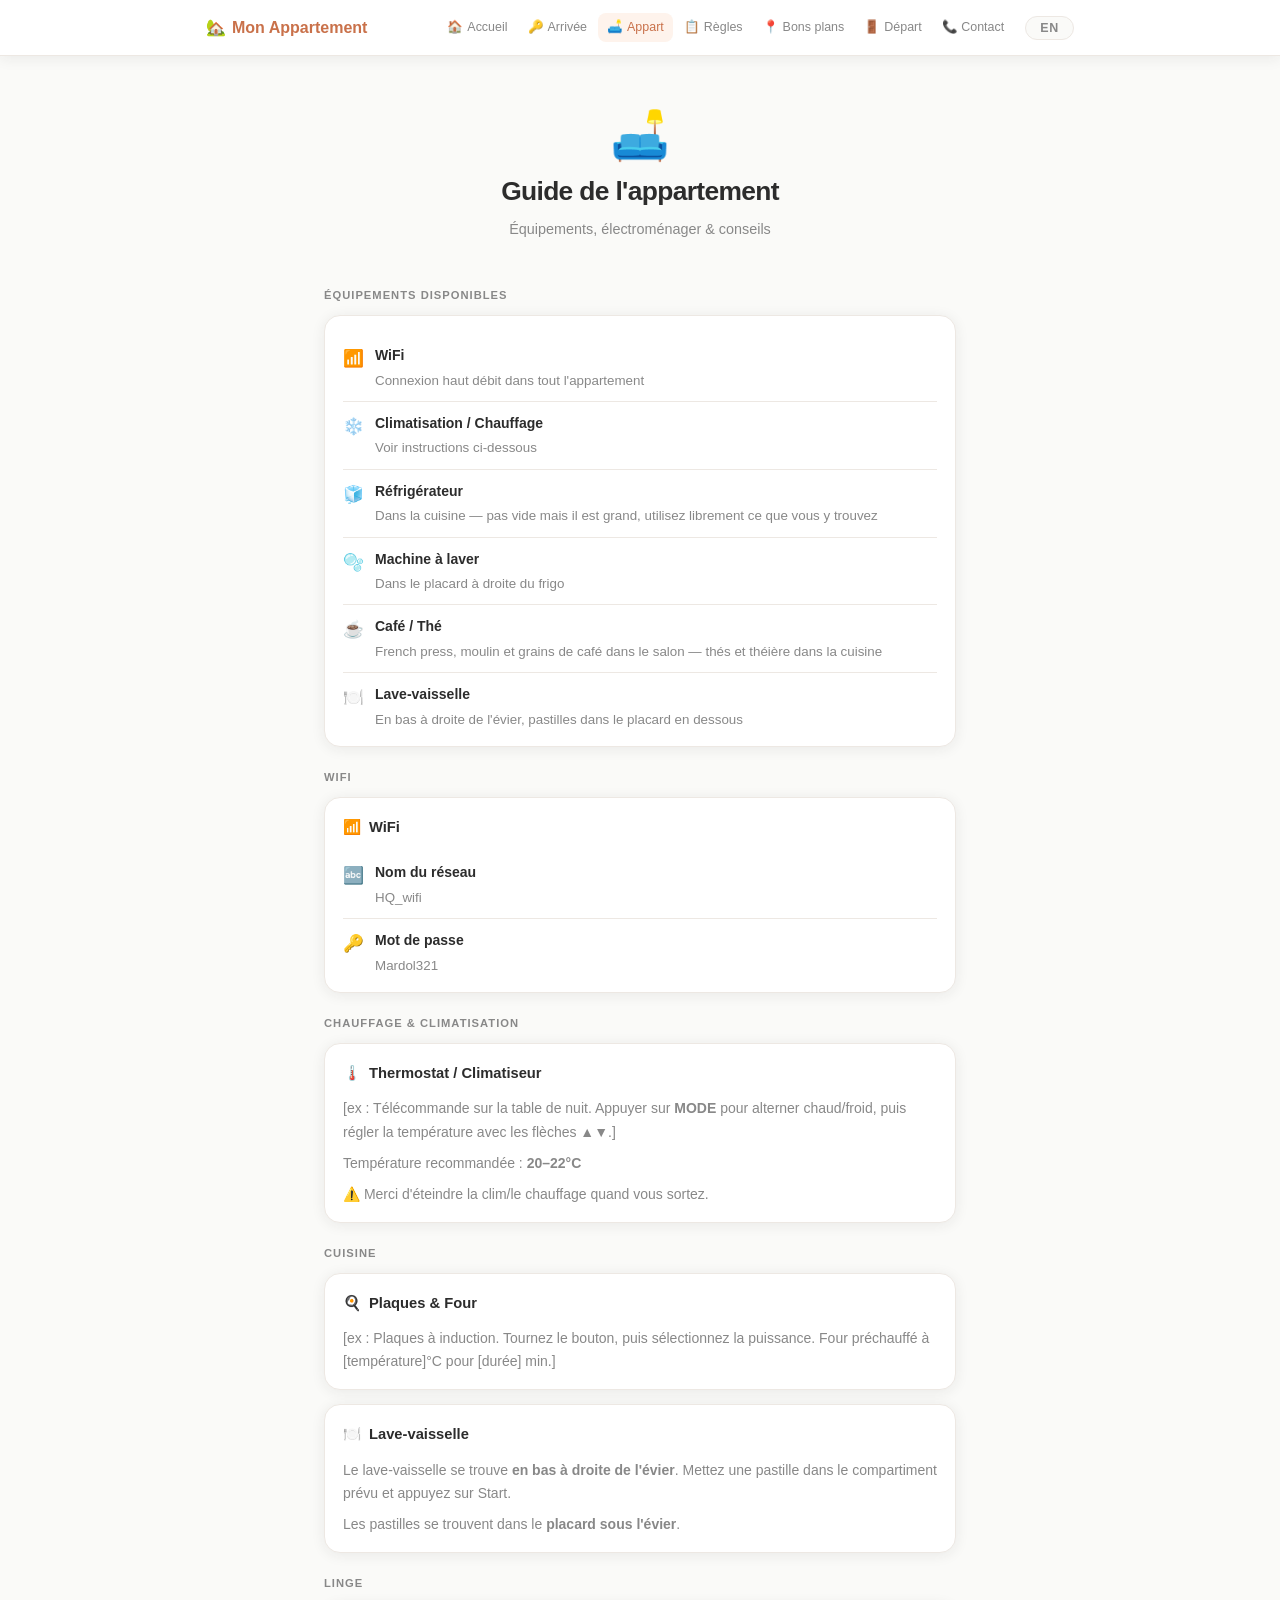
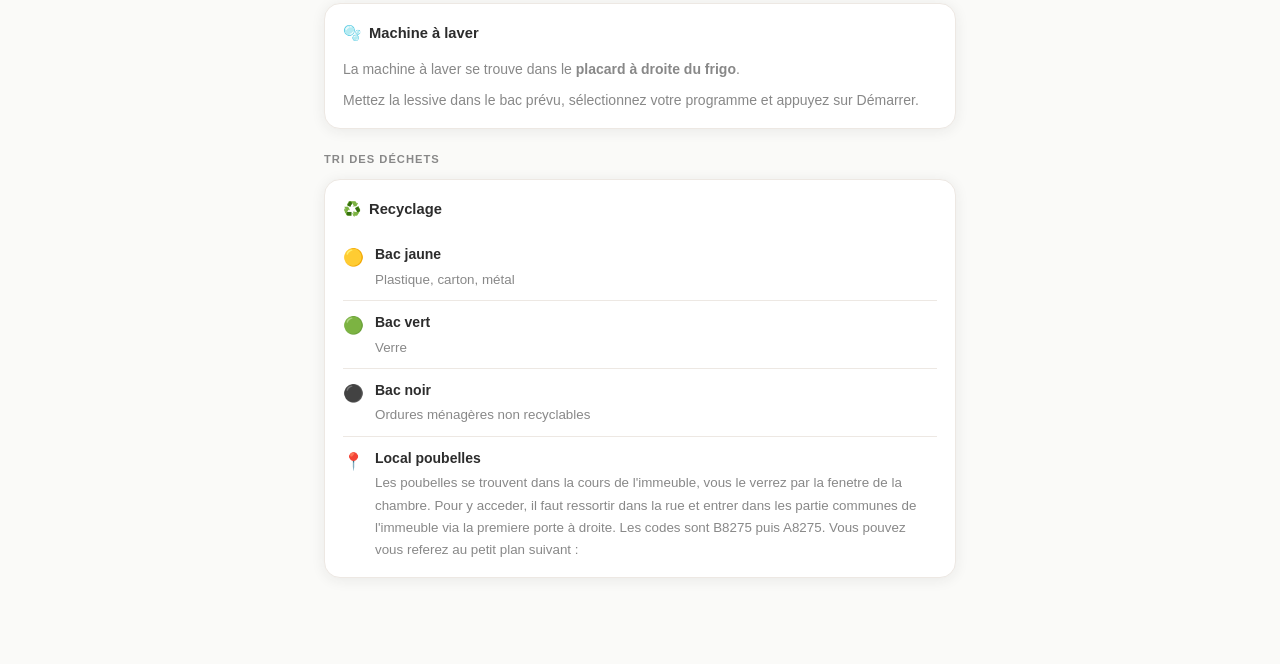
==== commit bacbf8d2: "Remove kitchen bin mention from washing machine section Co-Authored-By: Claude Sonnet 4.6 <noreply@a" ====
--- a/appartement.html
+++ b/appartement.html
@@ -101,11 +101,11 @@
     <div class="card">
       <div class="card-title"><span>🫧</span> <span data-en="Washing machine">Machine à laver</span></div>
       <div class="lang-fr">
-        <p>La machine à laver se trouve dans le <strong>placard à droite du frigo</strong>. La poubelle de cuisine est également dans ce placard.</p>
+        <p>La machine à laver se trouve dans le <strong>placard à droite du frigo</strong>.</p>
         <p>Mettez la lessive dans le bac prévu, sélectionnez votre programme et appuyez sur Démarrer.</p>
       </div>
       <div class="lang-en">
-        <p>The washing machine is in the <strong>cabinet to the right of the fridge</strong>. The kitchen bin is also in that cabinet.</p>
+        <p>The washing machine is in the <strong>cabinet to the right of the fridge</strong>.</p>
         <p>Add detergent in the compartment, select your program and press Start.</p>
       </div>
     </div>
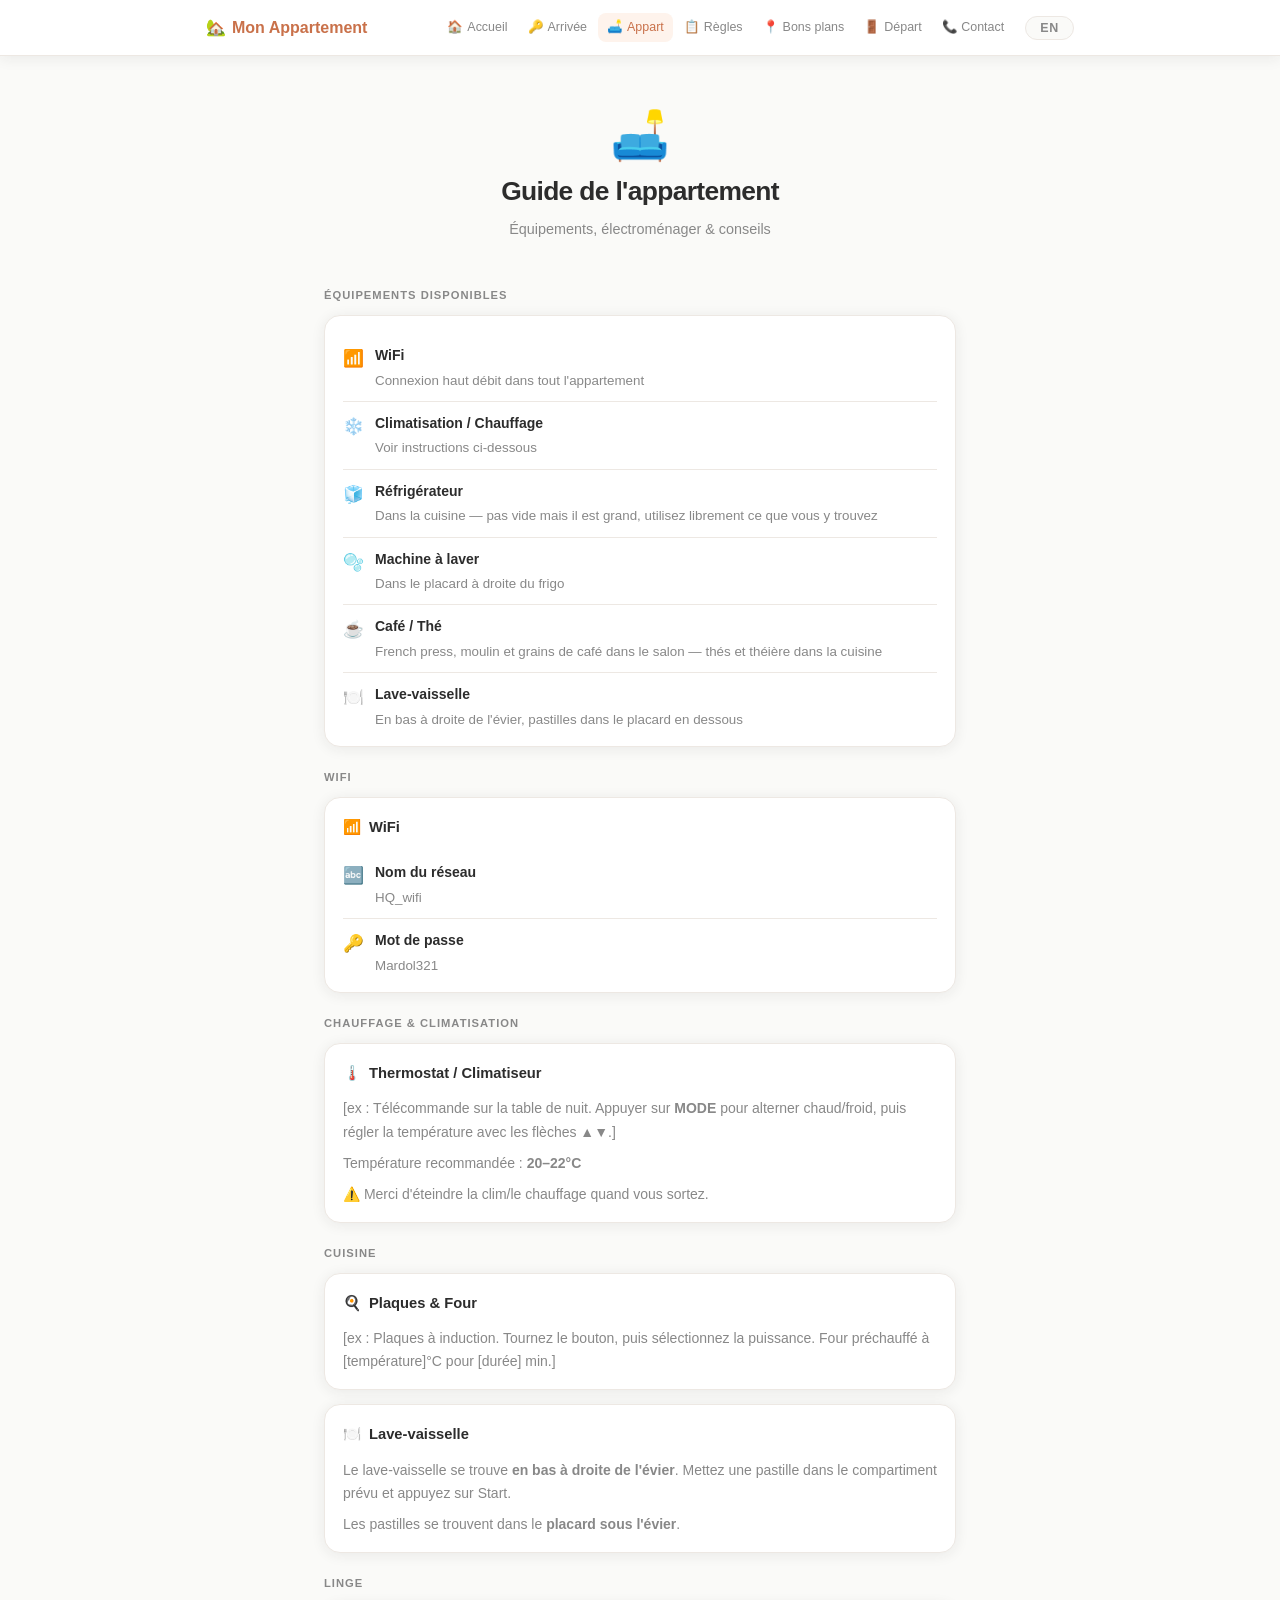
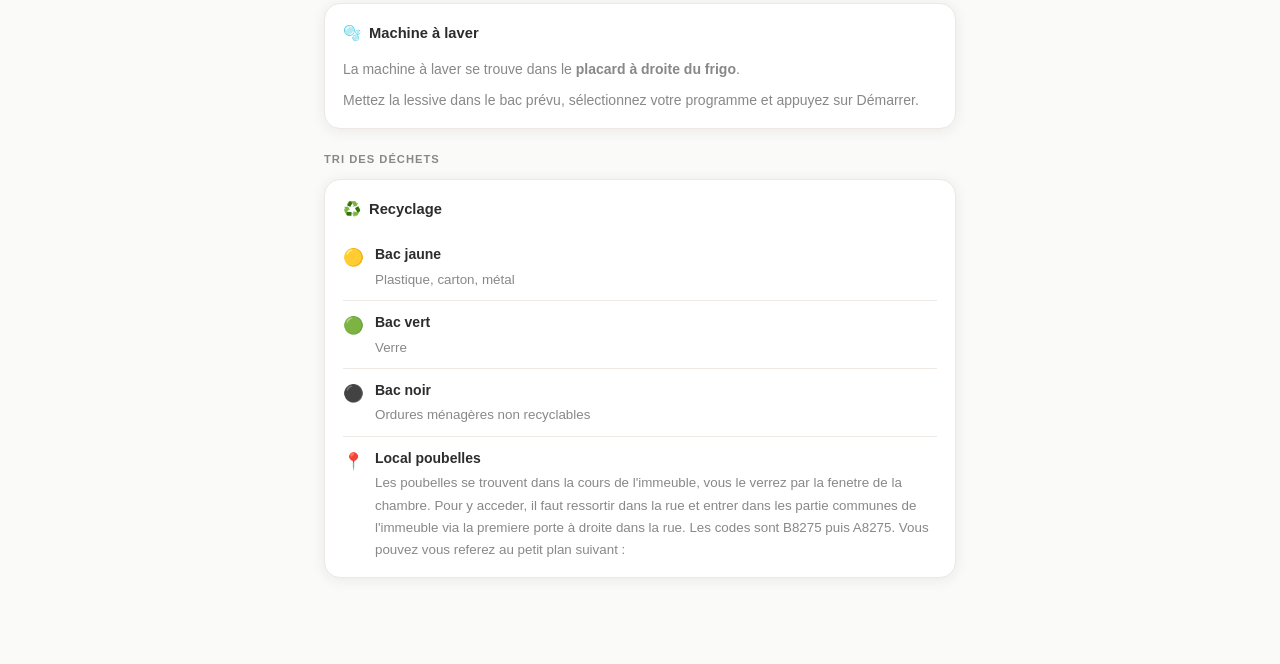
==== commit 12d1fbf8: "Translate bin room instructions to English Co-Authored-By: Claude Sonnet 4.6 <noreply@anthropic.com>" ====
--- a/appartement.html
+++ b/appartement.html
@@ -120,7 +120,7 @@
         <li><span class="li-icon">🟡</span><div class="li-content"><div class="lang-fr"><strong>Bac jaune</strong><span>Plastique, carton, métal</span></div><div class="lang-en"><strong>Yellow bin</strong><span>Plastic, cardboard, metal</span></div></div></li>
         <li><span class="li-icon">🟢</span><div class="li-content"><div class="lang-fr"><strong>Bac vert</strong><span>Verre</span></div><div class="lang-en"><strong>Green bin</strong><span>Glass</span></div></div></li>
         <li><span class="li-icon">⚫</span><div class="li-content"><div class="lang-fr"><strong>Bac noir</strong><span>Ordures ménagères non recyclables</span></div><div class="lang-en"><strong>Black bin</strong><span>Non-recyclable household waste</span></div></div></li>
-        <li><span class="li-icon">📍</span><div class="li-content"><div class="lang-fr"><strong>Local poubelles</strong><span>Les poubelles se trouvent dans la cours de l'immeuble, vous le verrez par la fenetre de la chambre. Pour y acceder, il faut ressortir dans la rue et entrer dans les partie communes de l'immeuble via la premiere porte à droite. Les codes sont B8275 puis A8275. Vous pouvez vous referez au petit plan suivant : </span></div><div class="lang-en"><strong>Bin room</strong><span>[e.g. Ground floor, left of entrance]</span></div></div></li>
+        <li><span class="li-icon">📍</span><div class="li-content"><div class="lang-fr"><strong>Local poubelles</strong><span>Les poubelles se trouvent dans la cours de l'immeuble, vous le verrez par la fenetre de la chambre. Pour y acceder, il faut ressortir dans la rue et entrer dans les partie communes de l'immeuble via la premiere porte à droite dans la rue. Les codes sont B8275 puis A8275. Vous pouvez vous referez au petit plan suivant : </span></div><div class="lang-en"><strong>Bin room</strong><span>The bins are in the building's courtyard, visible from the bedroom window. To get there, go back out to the street and enter the building's common areas through the first door on the right. The codes are B8275 then A8275.</span></div></div></li>
       </ul>
     </div>
 
